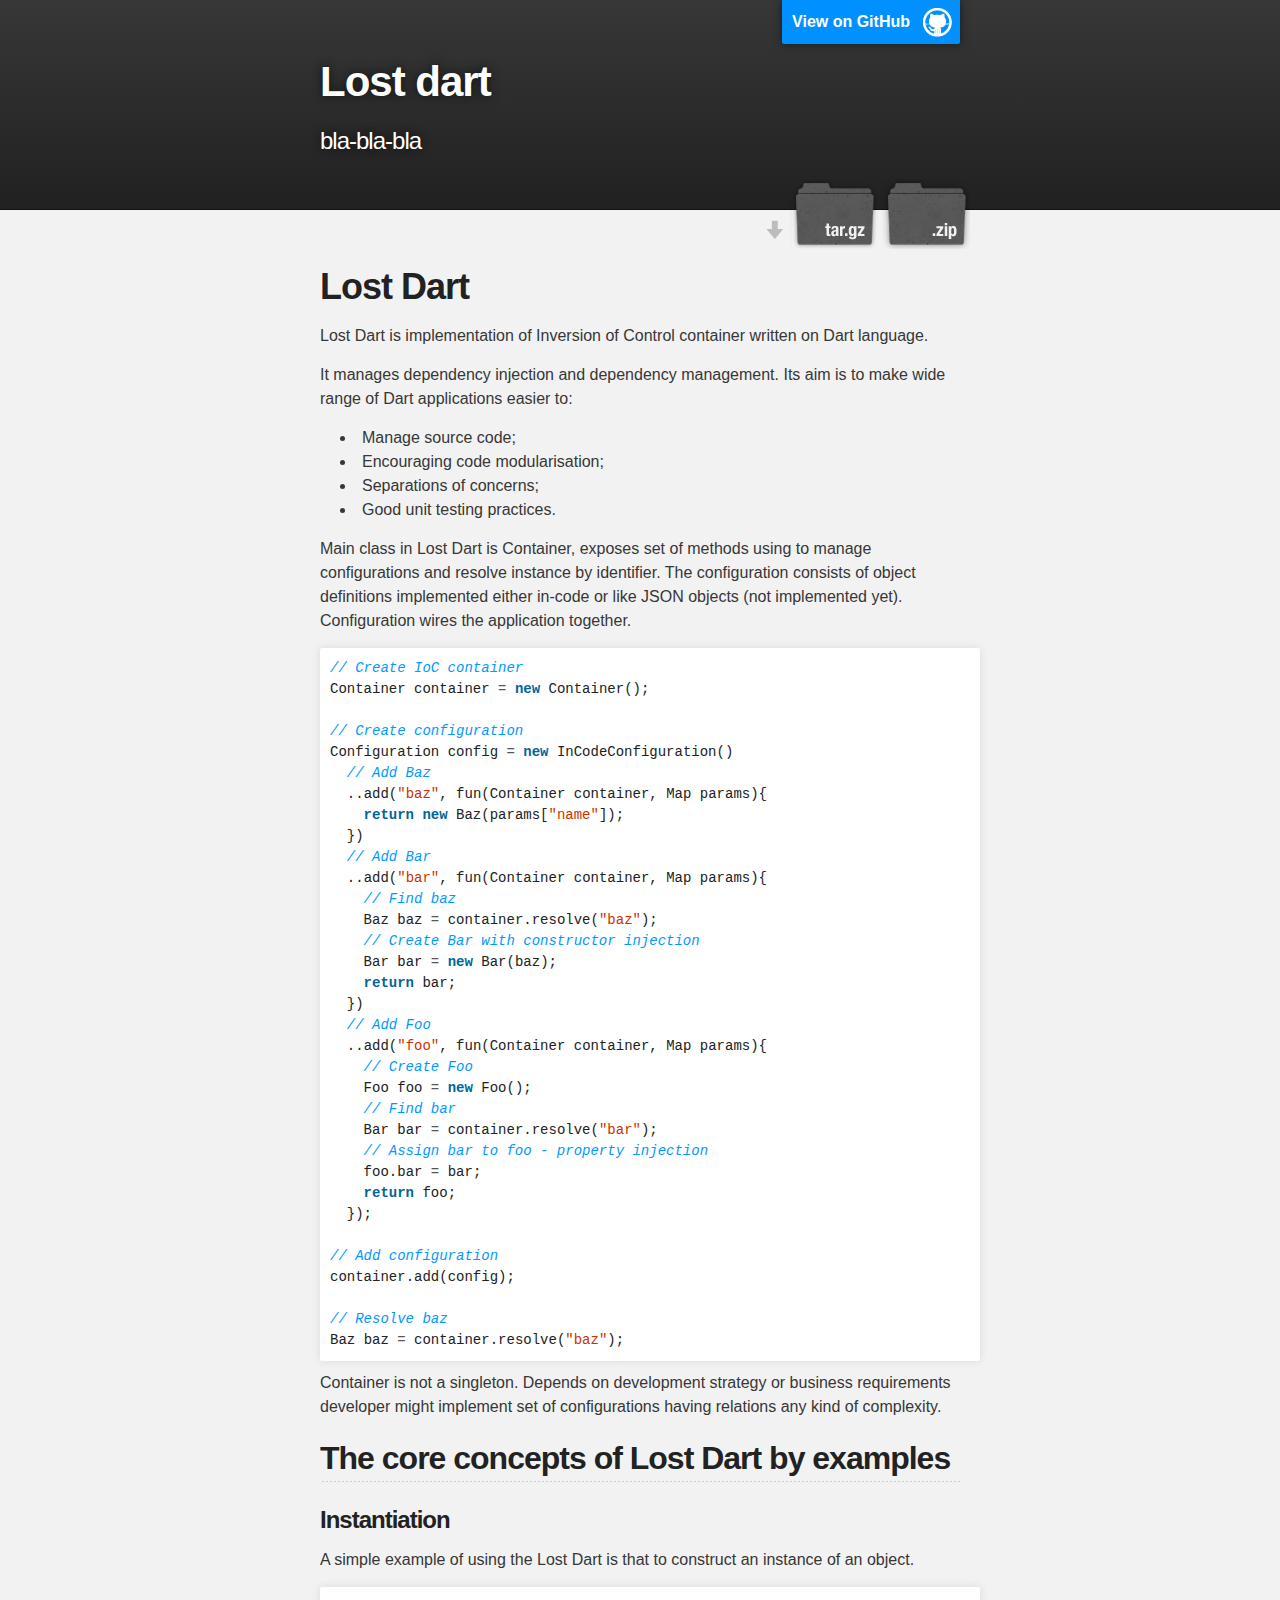
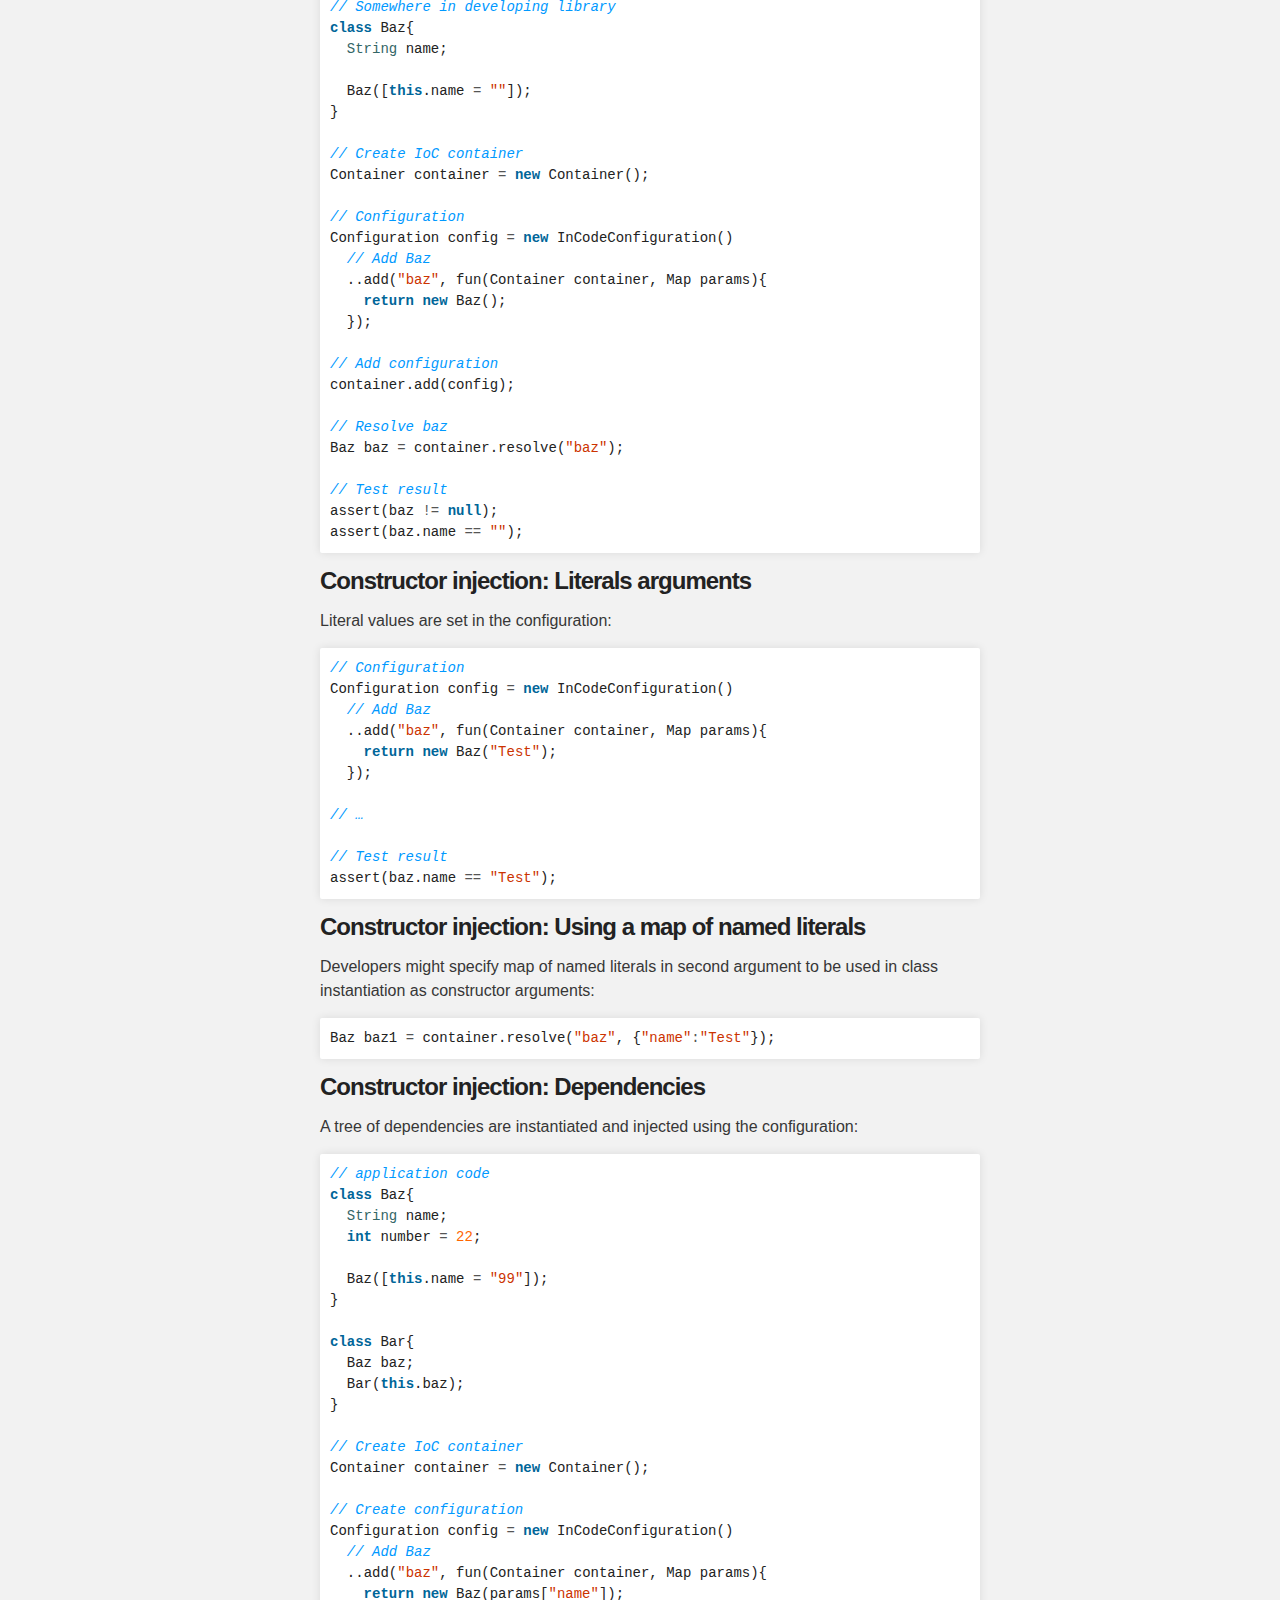
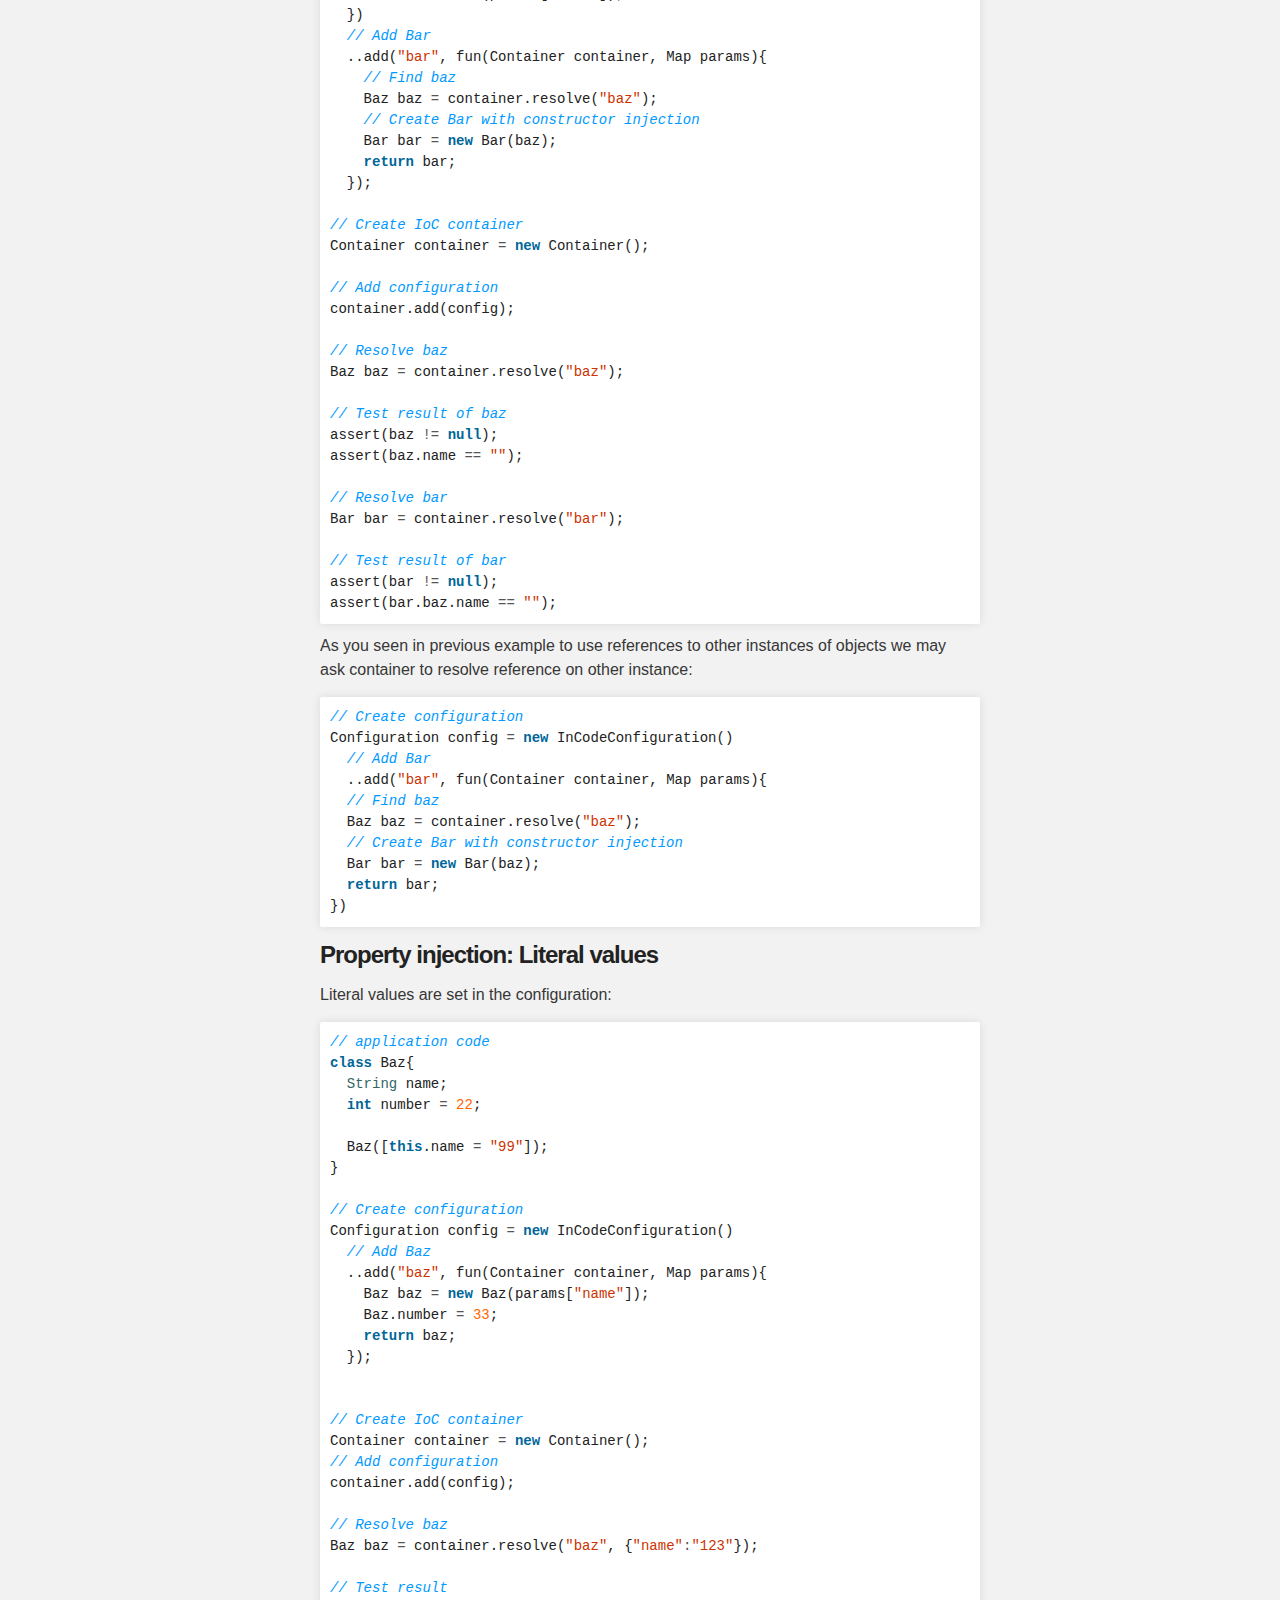
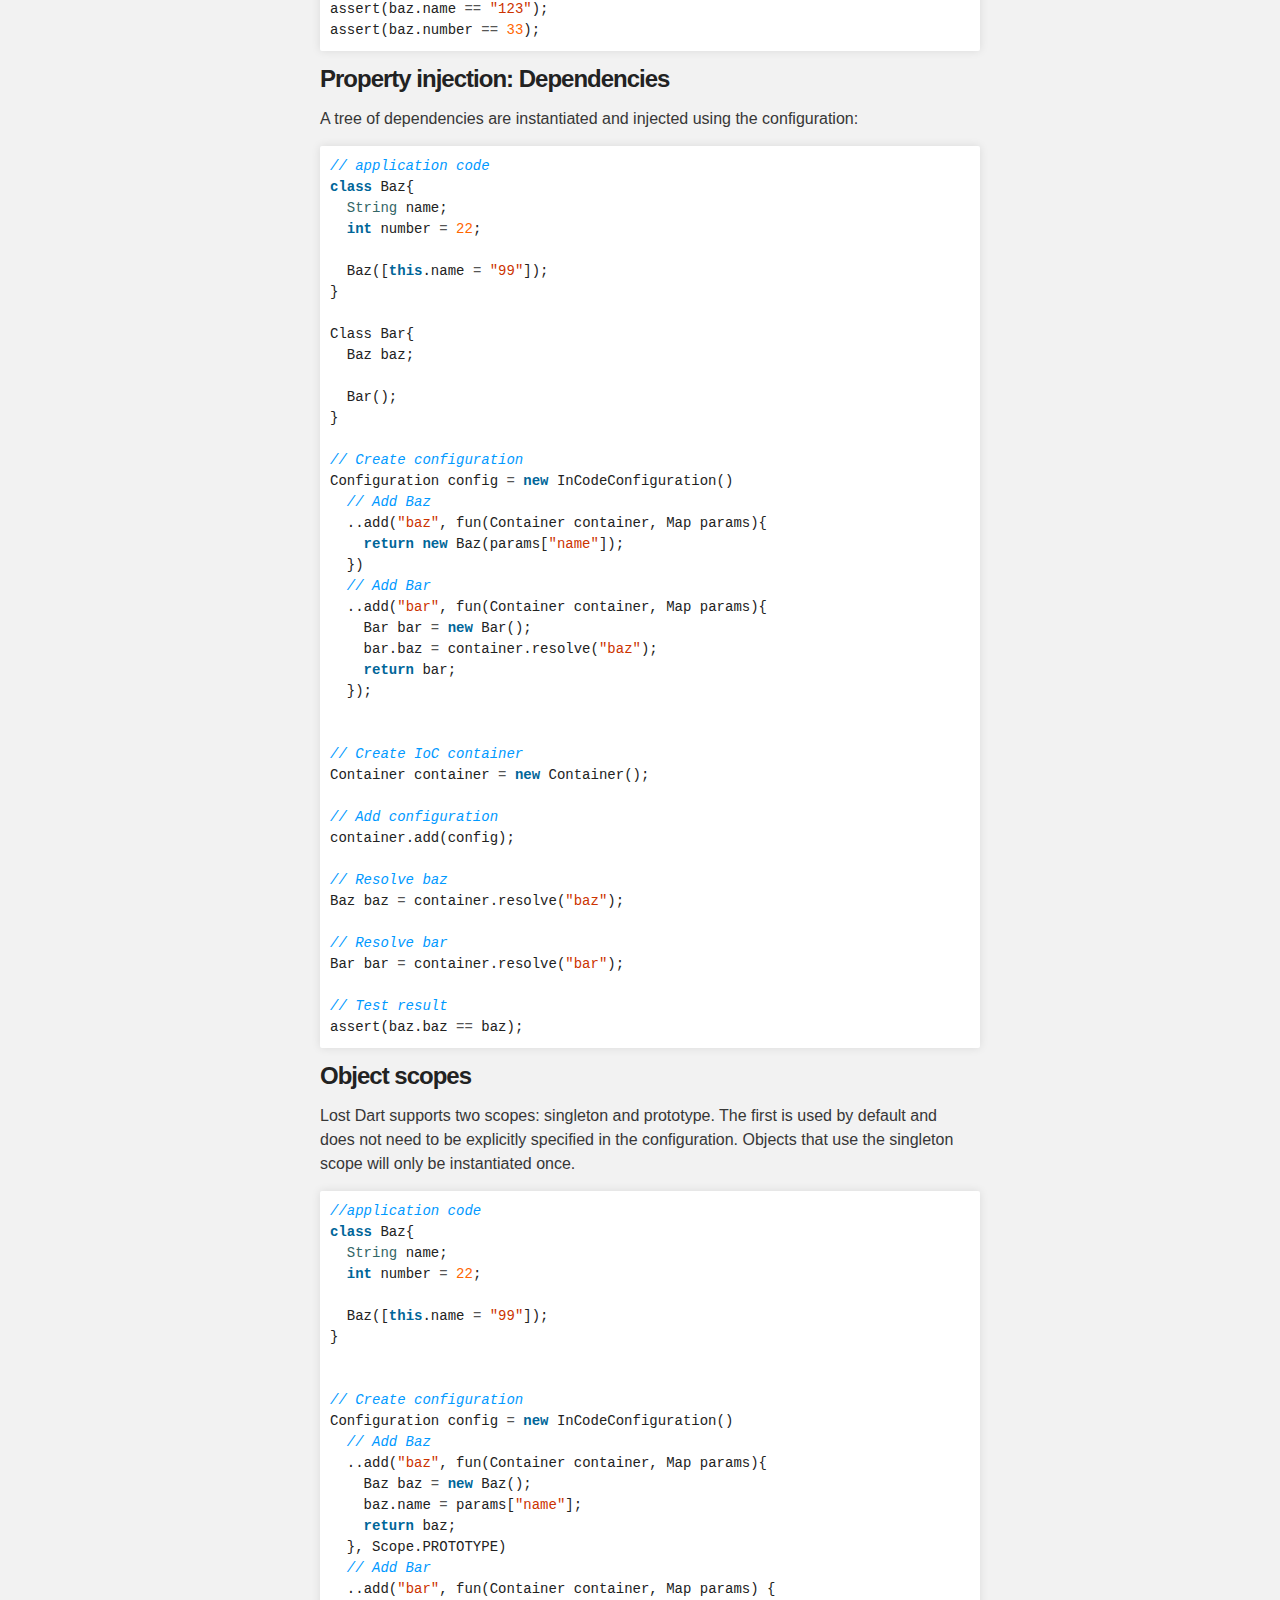
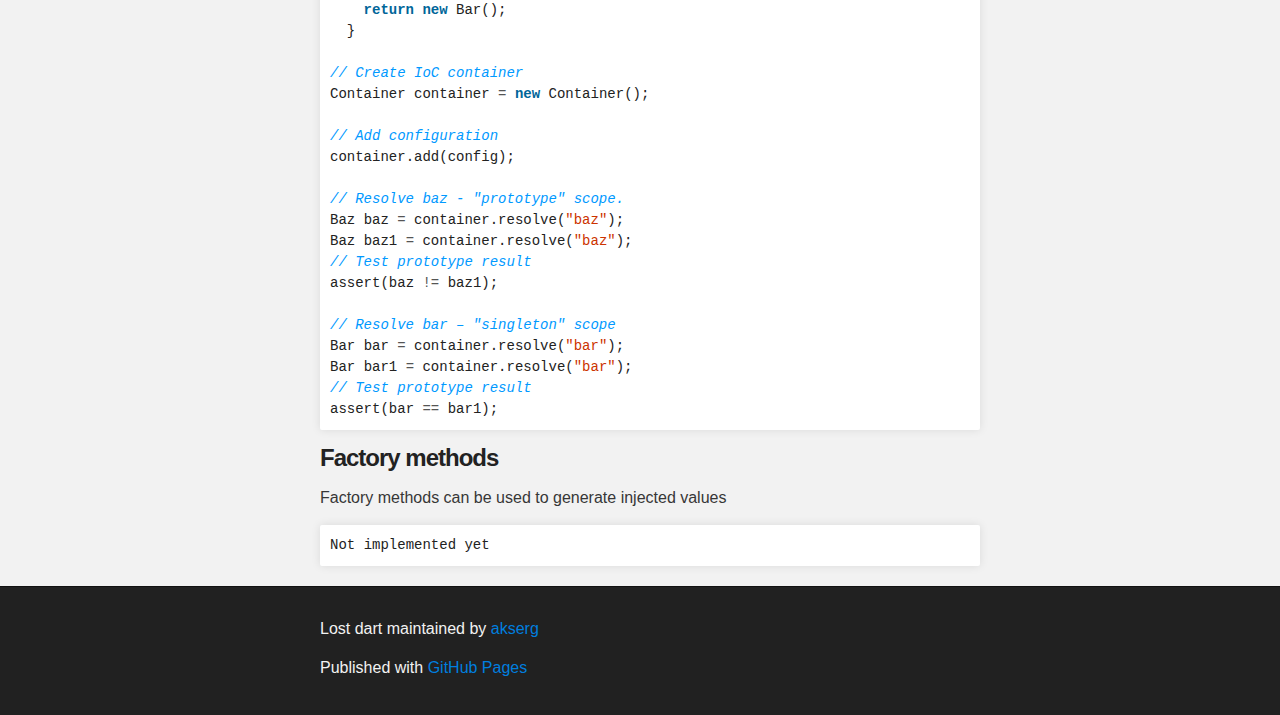
==== index.html @ 546ae303 "Create gh-pages branch via GitHub" ====
<!DOCTYPE html>
<html>

  <head>
    <meta charset='utf-8' />
    <meta http-equiv="X-UA-Compatible" content="chrome=1" />
    <meta name="description" content="Lost dart : bla-bla-bla" />

    <link rel="stylesheet" type="text/css" media="screen" href="stylesheets/stylesheet.css">

    <title>Lost dart</title>
  </head>

  <body>

    <!-- HEADER -->
    <div id="header_wrap" class="outer">
        <header class="inner">
          <a id="forkme_banner" href="https://github.com/akserg/lost_dart">View on GitHub</a>

          <h1 id="project_title">Lost dart</h1>
          <h2 id="project_tagline">bla-bla-bla</h2>

            <section id="downloads">
              <a class="zip_download_link" href="https://github.com/akserg/lost_dart/zipball/master">Download this project as a .zip file</a>
              <a class="tar_download_link" href="https://github.com/akserg/lost_dart/tarball/master">Download this project as a tar.gz file</a>
            </section>
        </header>
    </div>

    <!-- MAIN CONTENT -->
    <div id="main_content_wrap" class="outer">
      <section id="main_content" class="inner">
        <h1>Lost Dart</h1>

<p>Lost Dart is implementation of Inversion of Control container written on Dart language.</p>

<p>It manages dependency injection and dependency management. Its aim is to make wide range of Dart applications easier to:</p>

<ul>
<li>Manage source code;</li>
<li>Encouraging code modularisation;</li>
<li>Separations of concerns;</li>
<li>Good unit testing practices.</li>
</ul><p>Main class in Lost Dart is Container, exposes set of methods using to manage configurations and resolve instance by identifier. The configuration consists of object definitions implemented either in-code or like JSON objects (not implemented yet). Configuration wires the application together.  </p>

<div class="highlight"><pre><span class="c1">// Create IoC container</span>
<span class="nx">Container</span> <span class="nx">container</span> <span class="o">=</span> <span class="k">new</span> <span class="nx">Container</span><span class="p">();</span>

<span class="c1">// Create configuration</span>
<span class="nx">Configuration</span> <span class="nx">config</span> <span class="o">=</span> <span class="k">new</span> <span class="nx">InCodeConfiguration</span><span class="p">()</span>
  <span class="c1">// Add Baz</span>
  <span class="p">..</span><span class="nx">add</span><span class="p">(</span><span class="s2">"baz"</span><span class="p">,</span> <span class="nx">fun</span><span class="p">(</span><span class="nx">Container</span> <span class="nx">container</span><span class="p">,</span> <span class="nx">Map</span> <span class="nx">params</span><span class="p">){</span>
    <span class="k">return</span> <span class="k">new</span> <span class="nx">Baz</span><span class="p">(</span><span class="nx">params</span><span class="p">[</span><span class="s2">"name"</span><span class="p">]);</span>
  <span class="p">})</span>
  <span class="c1">// Add Bar</span>
  <span class="p">..</span><span class="nx">add</span><span class="p">(</span><span class="s2">"bar"</span><span class="p">,</span> <span class="nx">fun</span><span class="p">(</span><span class="nx">Container</span> <span class="nx">container</span><span class="p">,</span> <span class="nx">Map</span> <span class="nx">params</span><span class="p">){</span>
    <span class="c1">// Find baz</span>
    <span class="nx">Baz</span> <span class="nx">baz</span> <span class="o">=</span> <span class="nx">container</span><span class="p">.</span><span class="nx">resolve</span><span class="p">(</span><span class="s2">"baz"</span><span class="p">);</span>
    <span class="c1">// Create Bar with constructor injection</span>
    <span class="nx">Bar</span> <span class="nx">bar</span> <span class="o">=</span> <span class="k">new</span> <span class="nx">Bar</span><span class="p">(</span><span class="nx">baz</span><span class="p">);</span>
    <span class="k">return</span> <span class="nx">bar</span><span class="p">;</span>
  <span class="p">})</span>
  <span class="c1">// Add Foo</span>
  <span class="p">..</span><span class="nx">add</span><span class="p">(</span><span class="s2">"foo"</span><span class="p">,</span> <span class="nx">fun</span><span class="p">(</span><span class="nx">Container</span> <span class="nx">container</span><span class="p">,</span> <span class="nx">Map</span> <span class="nx">params</span><span class="p">){</span>
    <span class="c1">// Create Foo</span>
    <span class="nx">Foo</span> <span class="nx">foo</span> <span class="o">=</span> <span class="k">new</span> <span class="nx">Foo</span><span class="p">();</span>
    <span class="c1">// Find bar</span>
    <span class="nx">Bar</span> <span class="nx">bar</span> <span class="o">=</span> <span class="nx">container</span><span class="p">.</span><span class="nx">resolve</span><span class="p">(</span><span class="s2">"bar"</span><span class="p">);</span>
    <span class="c1">// Assign bar to foo - property injection</span>
    <span class="nx">foo</span><span class="p">.</span><span class="nx">bar</span> <span class="o">=</span> <span class="nx">bar</span><span class="p">;</span>
    <span class="k">return</span> <span class="nx">foo</span><span class="p">;</span>
  <span class="p">});</span>

<span class="c1">// Add configuration</span>
<span class="nx">container</span><span class="p">.</span><span class="nx">add</span><span class="p">(</span><span class="nx">config</span><span class="p">);</span>

<span class="c1">// Resolve baz</span>
<span class="nx">Baz</span> <span class="nx">baz</span> <span class="o">=</span> <span class="nx">container</span><span class="p">.</span><span class="nx">resolve</span><span class="p">(</span><span class="s2">"baz"</span><span class="p">);</span>
</pre></div>

<p>Container is not a singleton. Depends on development strategy or business requirements developer might implement set of configurations having relations any kind of complexity.</p>

<h2>The core concepts of Lost Dart by examples</h2>

<h3>Instantiation</h3>

<p>A simple example of using the Lost Dart is that to construct an instance of an object. </p>

<div class="highlight"><pre><span class="c1">// Somewhere in developing library</span>
<span class="kr">class</span> <span class="nx">Baz</span><span class="p">{</span>
  <span class="nb">String</span> <span class="nx">name</span><span class="p">;</span>

  <span class="nx">Baz</span><span class="p">([</span><span class="k">this</span><span class="p">.</span><span class="nx">name</span> <span class="o">=</span> <span class="s2">""</span><span class="p">]);</span>
<span class="p">}</span>

<span class="c1">// Create IoC container</span>
<span class="nx">Container</span> <span class="nx">container</span> <span class="o">=</span> <span class="k">new</span> <span class="nx">Container</span><span class="p">();</span>

<span class="c1">// Configuration</span>
<span class="nx">Configuration</span> <span class="nx">config</span> <span class="o">=</span> <span class="k">new</span> <span class="nx">InCodeConfiguration</span><span class="p">()</span>
  <span class="c1">// Add Baz</span>
  <span class="p">..</span><span class="nx">add</span><span class="p">(</span><span class="s2">"baz"</span><span class="p">,</span> <span class="nx">fun</span><span class="p">(</span><span class="nx">Container</span> <span class="nx">container</span><span class="p">,</span> <span class="nx">Map</span> <span class="nx">params</span><span class="p">){</span>
    <span class="k">return</span> <span class="k">new</span> <span class="nx">Baz</span><span class="p">();</span>
  <span class="p">});</span>

<span class="c1">// Add configuration</span>
<span class="nx">container</span><span class="p">.</span><span class="nx">add</span><span class="p">(</span><span class="nx">config</span><span class="p">);</span>

<span class="c1">// Resolve baz</span>
<span class="nx">Baz</span> <span class="nx">baz</span> <span class="o">=</span> <span class="nx">container</span><span class="p">.</span><span class="nx">resolve</span><span class="p">(</span><span class="s2">"baz"</span><span class="p">);</span>

<span class="c1">// Test result</span>
<span class="nx">assert</span><span class="p">(</span><span class="nx">baz</span> <span class="o">!=</span> <span class="kc">null</span><span class="p">);</span>
<span class="nx">assert</span><span class="p">(</span><span class="nx">baz</span><span class="p">.</span><span class="nx">name</span> <span class="o">==</span> <span class="s2">""</span><span class="p">);</span>
</pre></div>

<h3>Constructor injection: Literals arguments</h3>

<p>Literal values are set in the configuration:</p>

<div class="highlight"><pre><span class="c1">// Configuration</span>
<span class="nx">Configuration</span> <span class="nx">config</span> <span class="o">=</span> <span class="k">new</span> <span class="nx">InCodeConfiguration</span><span class="p">()</span>
  <span class="c1">// Add Baz</span>
  <span class="p">..</span><span class="nx">add</span><span class="p">(</span><span class="s2">"baz"</span><span class="p">,</span> <span class="nx">fun</span><span class="p">(</span><span class="nx">Container</span> <span class="nx">container</span><span class="p">,</span> <span class="nx">Map</span> <span class="nx">params</span><span class="p">){</span>
    <span class="k">return</span> <span class="k">new</span> <span class="nx">Baz</span><span class="p">(</span><span class="s2">"Test"</span><span class="p">);</span>
  <span class="p">});</span>

<span class="c1">// …</span>

<span class="c1">// Test result</span>
<span class="nx">assert</span><span class="p">(</span><span class="nx">baz</span><span class="p">.</span><span class="nx">name</span> <span class="o">==</span> <span class="s2">"Test"</span><span class="p">);</span>
</pre></div>

<h3>Constructor injection: Using a map of named literals</h3>

<p>Developers might specify map of named literals in second argument to be used in class instantiation as constructor arguments: </p>

<div class="highlight"><pre><span class="nx">Baz</span> <span class="nx">baz1</span> <span class="o">=</span> <span class="nx">container</span><span class="p">.</span><span class="nx">resolve</span><span class="p">(</span><span class="s2">"baz"</span><span class="p">,</span> <span class="p">{</span><span class="s2">"name"</span><span class="o">:</span><span class="s2">"Test"</span><span class="p">});</span>
</pre></div>

<h3>Constructor injection: Dependencies</h3>

<p>A tree of dependencies are instantiated and injected using the configuration:</p>

<div class="highlight"><pre><span class="c1">// application code</span>
<span class="kr">class</span> <span class="nx">Baz</span><span class="p">{</span>
  <span class="nb">String</span> <span class="nx">name</span><span class="p">;</span>
  <span class="kr">int</span> <span class="nx">number</span> <span class="o">=</span> <span class="mi">22</span><span class="p">;</span>

  <span class="nx">Baz</span><span class="p">([</span><span class="k">this</span><span class="p">.</span><span class="nx">name</span> <span class="o">=</span> <span class="s2">"99"</span><span class="p">]);</span>
<span class="p">}</span>

<span class="kr">class</span> <span class="nx">Bar</span><span class="p">{</span>
  <span class="nx">Baz</span> <span class="nx">baz</span><span class="p">;</span>
  <span class="nx">Bar</span><span class="p">(</span><span class="k">this</span><span class="p">.</span><span class="nx">baz</span><span class="p">);</span>
<span class="p">}</span>

<span class="c1">// Create IoC container</span>
<span class="nx">Container</span> <span class="nx">container</span> <span class="o">=</span> <span class="k">new</span> <span class="nx">Container</span><span class="p">();</span>

<span class="c1">// Create configuration</span>
<span class="nx">Configuration</span> <span class="nx">config</span> <span class="o">=</span> <span class="k">new</span> <span class="nx">InCodeConfiguration</span><span class="p">()</span>
  <span class="c1">// Add Baz</span>
  <span class="p">..</span><span class="nx">add</span><span class="p">(</span><span class="s2">"baz"</span><span class="p">,</span> <span class="nx">fun</span><span class="p">(</span><span class="nx">Container</span> <span class="nx">container</span><span class="p">,</span> <span class="nx">Map</span> <span class="nx">params</span><span class="p">){</span>
    <span class="k">return</span> <span class="k">new</span> <span class="nx">Baz</span><span class="p">(</span><span class="nx">params</span><span class="p">[</span><span class="s2">"name"</span><span class="p">]);</span>
  <span class="p">})</span>
  <span class="c1">// Add Bar</span>
  <span class="p">..</span><span class="nx">add</span><span class="p">(</span><span class="s2">"bar"</span><span class="p">,</span> <span class="nx">fun</span><span class="p">(</span><span class="nx">Container</span> <span class="nx">container</span><span class="p">,</span> <span class="nx">Map</span> <span class="nx">params</span><span class="p">){</span>
    <span class="c1">// Find baz</span>
    <span class="nx">Baz</span> <span class="nx">baz</span> <span class="o">=</span> <span class="nx">container</span><span class="p">.</span><span class="nx">resolve</span><span class="p">(</span><span class="s2">"baz"</span><span class="p">);</span>
    <span class="c1">// Create Bar with constructor injection</span>
    <span class="nx">Bar</span> <span class="nx">bar</span> <span class="o">=</span> <span class="k">new</span> <span class="nx">Bar</span><span class="p">(</span><span class="nx">baz</span><span class="p">);</span>
    <span class="k">return</span> <span class="nx">bar</span><span class="p">;</span>
  <span class="p">});</span>

<span class="c1">// Create IoC container</span>
<span class="nx">Container</span> <span class="nx">container</span> <span class="o">=</span> <span class="k">new</span> <span class="nx">Container</span><span class="p">();</span>

<span class="c1">// Add configuration</span>
<span class="nx">container</span><span class="p">.</span><span class="nx">add</span><span class="p">(</span><span class="nx">config</span><span class="p">);</span>

<span class="c1">// Resolve baz</span>
<span class="nx">Baz</span> <span class="nx">baz</span> <span class="o">=</span> <span class="nx">container</span><span class="p">.</span><span class="nx">resolve</span><span class="p">(</span><span class="s2">"baz"</span><span class="p">);</span>

<span class="c1">// Test result of baz</span>
<span class="nx">assert</span><span class="p">(</span><span class="nx">baz</span> <span class="o">!=</span> <span class="kc">null</span><span class="p">);</span>
<span class="nx">assert</span><span class="p">(</span><span class="nx">baz</span><span class="p">.</span><span class="nx">name</span> <span class="o">==</span> <span class="s2">""</span><span class="p">);</span>

<span class="c1">// Resolve bar</span>
<span class="nx">Bar</span> <span class="nx">bar</span> <span class="o">=</span> <span class="nx">container</span><span class="p">.</span><span class="nx">resolve</span><span class="p">(</span><span class="s2">"bar"</span><span class="p">);</span>

<span class="c1">// Test result of bar</span>
<span class="nx">assert</span><span class="p">(</span><span class="nx">bar</span> <span class="o">!=</span> <span class="kc">null</span><span class="p">);</span>
<span class="nx">assert</span><span class="p">(</span><span class="nx">bar</span><span class="p">.</span><span class="nx">baz</span><span class="p">.</span><span class="nx">name</span> <span class="o">==</span> <span class="s2">""</span><span class="p">);</span>
</pre></div>

<p>As you seen in previous example to use references to other instances of objects we may ask container to resolve reference on other instance:</p>

<div class="highlight"><pre><span class="c1">// Create configuration</span>
<span class="nx">Configuration</span> <span class="nx">config</span> <span class="o">=</span> <span class="k">new</span> <span class="nx">InCodeConfiguration</span><span class="p">()</span>
  <span class="c1">// Add Bar</span>
  <span class="p">..</span><span class="nx">add</span><span class="p">(</span><span class="s2">"bar"</span><span class="p">,</span> <span class="nx">fun</span><span class="p">(</span><span class="nx">Container</span> <span class="nx">container</span><span class="p">,</span> <span class="nx">Map</span> <span class="nx">params</span><span class="p">){</span>
  <span class="c1">// Find baz</span>
  <span class="nx">Baz</span> <span class="nx">baz</span> <span class="o">=</span> <span class="nx">container</span><span class="p">.</span><span class="nx">resolve</span><span class="p">(</span><span class="s2">"baz"</span><span class="p">);</span>
  <span class="c1">// Create Bar with constructor injection</span>
  <span class="nx">Bar</span> <span class="nx">bar</span> <span class="o">=</span> <span class="k">new</span> <span class="nx">Bar</span><span class="p">(</span><span class="nx">baz</span><span class="p">);</span>
  <span class="k">return</span> <span class="nx">bar</span><span class="p">;</span>
<span class="p">})</span>
</pre></div>

<h3>Property injection: Literal values</h3>

<p>Literal values are set in the configuration:</p>

<div class="highlight"><pre><span class="c1">// application code</span>
<span class="kr">class</span> <span class="nx">Baz</span><span class="p">{</span>
  <span class="nb">String</span> <span class="nx">name</span><span class="p">;</span>
  <span class="kr">int</span> <span class="nx">number</span> <span class="o">=</span> <span class="mi">22</span><span class="p">;</span>

  <span class="nx">Baz</span><span class="p">([</span><span class="k">this</span><span class="p">.</span><span class="nx">name</span> <span class="o">=</span> <span class="s2">"99"</span><span class="p">]);</span>
<span class="p">}</span>

<span class="c1">// Create configuration</span>
<span class="nx">Configuration</span> <span class="nx">config</span> <span class="o">=</span> <span class="k">new</span> <span class="nx">InCodeConfiguration</span><span class="p">()</span>
  <span class="c1">// Add Baz</span>
  <span class="p">..</span><span class="nx">add</span><span class="p">(</span><span class="s2">"baz"</span><span class="p">,</span> <span class="nx">fun</span><span class="p">(</span><span class="nx">Container</span> <span class="nx">container</span><span class="p">,</span> <span class="nx">Map</span> <span class="nx">params</span><span class="p">){</span>
    <span class="nx">Baz</span> <span class="nx">baz</span> <span class="o">=</span> <span class="k">new</span> <span class="nx">Baz</span><span class="p">(</span><span class="nx">params</span><span class="p">[</span><span class="s2">"name"</span><span class="p">]);</span>
    <span class="nx">Baz</span><span class="p">.</span><span class="nx">number</span> <span class="o">=</span> <span class="mi">33</span><span class="p">;</span>
    <span class="k">return</span> <span class="nx">baz</span><span class="p">;</span>
  <span class="p">});</span>


<span class="c1">// Create IoC container</span>
<span class="nx">Container</span> <span class="nx">container</span> <span class="o">=</span> <span class="k">new</span> <span class="nx">Container</span><span class="p">();</span>
<span class="c1">// Add configuration</span>
<span class="nx">container</span><span class="p">.</span><span class="nx">add</span><span class="p">(</span><span class="nx">config</span><span class="p">);</span>

<span class="c1">// Resolve baz</span>
<span class="nx">Baz</span> <span class="nx">baz</span> <span class="o">=</span> <span class="nx">container</span><span class="p">.</span><span class="nx">resolve</span><span class="p">(</span><span class="s2">"baz"</span><span class="p">,</span> <span class="p">{</span><span class="s2">"name"</span><span class="o">:</span><span class="s2">"123"</span><span class="p">});</span>

<span class="c1">// Test result</span>
<span class="nx">assert</span><span class="p">(</span><span class="nx">baz</span><span class="p">.</span><span class="nx">name</span> <span class="o">==</span> <span class="s2">"123"</span><span class="p">);</span>
<span class="nx">assert</span><span class="p">(</span><span class="nx">baz</span><span class="p">.</span><span class="nx">number</span> <span class="o">==</span> <span class="mi">33</span><span class="p">);</span>
</pre></div>

<h3>Property injection: Dependencies</h3>

<p>A tree of dependencies are instantiated and injected using the configuration:</p>

<div class="highlight"><pre><span class="c1">// application code</span>
<span class="kr">class</span> <span class="nx">Baz</span><span class="p">{</span>
  <span class="nb">String</span> <span class="nx">name</span><span class="p">;</span>
  <span class="kr">int</span> <span class="nx">number</span> <span class="o">=</span> <span class="mi">22</span><span class="p">;</span>

  <span class="nx">Baz</span><span class="p">([</span><span class="k">this</span><span class="p">.</span><span class="nx">name</span> <span class="o">=</span> <span class="s2">"99"</span><span class="p">]);</span>
<span class="p">}</span>

<span class="nx">Class</span> <span class="nx">Bar</span><span class="p">{</span>
  <span class="nx">Baz</span> <span class="nx">baz</span><span class="p">;</span>

  <span class="nx">Bar</span><span class="p">();</span>
<span class="p">}</span>

<span class="c1">// Create configuration</span>
<span class="nx">Configuration</span> <span class="nx">config</span> <span class="o">=</span> <span class="k">new</span> <span class="nx">InCodeConfiguration</span><span class="p">()</span>
  <span class="c1">// Add Baz</span>
  <span class="p">..</span><span class="nx">add</span><span class="p">(</span><span class="s2">"baz"</span><span class="p">,</span> <span class="nx">fun</span><span class="p">(</span><span class="nx">Container</span> <span class="nx">container</span><span class="p">,</span> <span class="nx">Map</span> <span class="nx">params</span><span class="p">){</span>
    <span class="k">return</span> <span class="k">new</span> <span class="nx">Baz</span><span class="p">(</span><span class="nx">params</span><span class="p">[</span><span class="s2">"name"</span><span class="p">]);</span>
  <span class="p">})</span>
  <span class="c1">// Add Bar</span>
  <span class="p">..</span><span class="nx">add</span><span class="p">(</span><span class="s2">"bar"</span><span class="p">,</span> <span class="nx">fun</span><span class="p">(</span><span class="nx">Container</span> <span class="nx">container</span><span class="p">,</span> <span class="nx">Map</span> <span class="nx">params</span><span class="p">){</span>
    <span class="nx">Bar</span> <span class="nx">bar</span> <span class="o">=</span> <span class="k">new</span> <span class="nx">Bar</span><span class="p">();</span>
    <span class="nx">bar</span><span class="p">.</span><span class="nx">baz</span> <span class="o">=</span> <span class="nx">container</span><span class="p">.</span><span class="nx">resolve</span><span class="p">(</span><span class="s2">"baz"</span><span class="p">);</span>
    <span class="k">return</span> <span class="nx">bar</span><span class="p">;</span>
  <span class="p">});</span>


<span class="c1">// Create IoC container</span>
<span class="nx">Container</span> <span class="nx">container</span> <span class="o">=</span> <span class="k">new</span> <span class="nx">Container</span><span class="p">();</span>

<span class="c1">// Add configuration</span>
<span class="nx">container</span><span class="p">.</span><span class="nx">add</span><span class="p">(</span><span class="nx">config</span><span class="p">);</span>

<span class="c1">// Resolve baz</span>
<span class="nx">Baz</span> <span class="nx">baz</span> <span class="o">=</span> <span class="nx">container</span><span class="p">.</span><span class="nx">resolve</span><span class="p">(</span><span class="s2">"baz"</span><span class="p">);</span>

<span class="c1">// Resolve bar</span>
<span class="nx">Bar</span> <span class="nx">bar</span> <span class="o">=</span> <span class="nx">container</span><span class="p">.</span><span class="nx">resolve</span><span class="p">(</span><span class="s2">"bar"</span><span class="p">);</span>

<span class="c1">// Test result</span>
<span class="nx">assert</span><span class="p">(</span><span class="nx">baz</span><span class="p">.</span><span class="nx">baz</span> <span class="o">==</span> <span class="nx">baz</span><span class="p">);</span>
</pre></div>

<h3>Object scopes</h3>

<p>Lost Dart supports two scopes: singleton and prototype. The first is used by default and does not need to be explicitly specified in the configuration. Objects that use the singleton scope will only be instantiated once.</p>

<div class="highlight"><pre><span class="c1">//application code</span>
<span class="kr">class</span> <span class="nx">Baz</span><span class="p">{</span>
  <span class="nb">String</span> <span class="nx">name</span><span class="p">;</span>
  <span class="kr">int</span> <span class="nx">number</span> <span class="o">=</span> <span class="mi">22</span><span class="p">;</span>

  <span class="nx">Baz</span><span class="p">([</span><span class="k">this</span><span class="p">.</span><span class="nx">name</span> <span class="o">=</span> <span class="s2">"99"</span><span class="p">]);</span>
<span class="p">}</span>


<span class="c1">// Create configuration</span>
<span class="nx">Configuration</span> <span class="nx">config</span> <span class="o">=</span> <span class="k">new</span> <span class="nx">InCodeConfiguration</span><span class="p">()</span>
  <span class="c1">// Add Baz</span>
  <span class="p">..</span><span class="nx">add</span><span class="p">(</span><span class="s2">"baz"</span><span class="p">,</span> <span class="nx">fun</span><span class="p">(</span><span class="nx">Container</span> <span class="nx">container</span><span class="p">,</span> <span class="nx">Map</span> <span class="nx">params</span><span class="p">){</span>
    <span class="nx">Baz</span> <span class="nx">baz</span> <span class="o">=</span> <span class="k">new</span> <span class="nx">Baz</span><span class="p">();</span>
    <span class="nx">baz</span><span class="p">.</span><span class="nx">name</span> <span class="o">=</span> <span class="nx">params</span><span class="p">[</span><span class="s2">"name"</span><span class="p">];</span>
    <span class="k">return</span> <span class="nx">baz</span><span class="p">;</span>
  <span class="p">},</span> <span class="nx">Scope</span><span class="p">.</span><span class="nx">PROTOTYPE</span><span class="p">)</span>
  <span class="c1">// Add Bar</span>
  <span class="p">..</span><span class="nx">add</span><span class="p">(</span><span class="s2">"bar"</span><span class="p">,</span> <span class="nx">fun</span><span class="p">(</span><span class="nx">Container</span> <span class="nx">container</span><span class="p">,</span> <span class="nx">Map</span> <span class="nx">params</span><span class="p">)</span> <span class="p">{</span>
    <span class="k">return</span> <span class="k">new</span> <span class="nx">Bar</span><span class="p">();</span>
  <span class="p">}</span>

<span class="c1">// Create IoC container</span>
<span class="nx">Container</span> <span class="nx">container</span> <span class="o">=</span> <span class="k">new</span> <span class="nx">Container</span><span class="p">();</span>

<span class="c1">// Add configuration</span>
<span class="nx">container</span><span class="p">.</span><span class="nx">add</span><span class="p">(</span><span class="nx">config</span><span class="p">);</span>

<span class="c1">// Resolve baz - "prototype" scope.</span>
<span class="nx">Baz</span> <span class="nx">baz</span> <span class="o">=</span> <span class="nx">container</span><span class="p">.</span><span class="nx">resolve</span><span class="p">(</span><span class="s2">"baz"</span><span class="p">);</span>
<span class="nx">Baz</span> <span class="nx">baz1</span> <span class="o">=</span> <span class="nx">container</span><span class="p">.</span><span class="nx">resolve</span><span class="p">(</span><span class="s2">"baz"</span><span class="p">);</span>
<span class="c1">// Test prototype result</span>
<span class="nx">assert</span><span class="p">(</span><span class="nx">baz</span> <span class="o">!=</span> <span class="nx">baz1</span><span class="p">);</span>

<span class="c1">// Resolve bar – "singleton" scope</span>
<span class="nx">Bar</span> <span class="nx">bar</span> <span class="o">=</span> <span class="nx">container</span><span class="p">.</span><span class="nx">resolve</span><span class="p">(</span><span class="s2">"bar"</span><span class="p">);</span>
<span class="nx">Bar</span> <span class="nx">bar1</span> <span class="o">=</span> <span class="nx">container</span><span class="p">.</span><span class="nx">resolve</span><span class="p">(</span><span class="s2">"bar"</span><span class="p">);</span>
<span class="c1">// Test prototype result</span>
<span class="nx">assert</span><span class="p">(</span><span class="nx">bar</span> <span class="o">==</span> <span class="nx">bar1</span><span class="p">);</span>
</pre></div>

<h3>Factory methods</h3>

<p>Factory methods can be used to generate injected values</p>

<div class="highlight"><pre><span class="nx">Not</span> <span class="nx">implemented</span> <span class="nx">yet</span>
</pre></div>
      </section>
    </div>

    <!-- FOOTER  -->
    <div id="footer_wrap" class="outer">
      <footer class="inner">
        <p class="copyright">Lost dart maintained by <a href="https://github.com/akserg">akserg</a></p>
        <p>Published with <a href="http://pages.github.com">GitHub Pages</a></p>
      </footer>
    </div>

    

  </body>
</html>
---- stylesheets/stylesheet.css ----
/*******************************************************************************
Slate Theme for Github Pages
by Jason Costello, @jsncostello
*******************************************************************************/

@import url(pygment_trac.css);

/*******************************************************************************
MeyerWeb Reset
*******************************************************************************/

html, body, div, span, applet, object, iframe,
h1, h2, h3, h4, h5, h6, p, blockquote, pre,
a, abbr, acronym, address, big, cite, code,
del, dfn, em, img, ins, kbd, q, s, samp,
small, strike, strong, sub, sup, tt, var,
b, u, i, center,
dl, dt, dd, ol, ul, li,
fieldset, form, label, legend,
table, caption, tbody, tfoot, thead, tr, th, td,
article, aside, canvas, details, embed,
figure, figcaption, footer, header, hgroup,
menu, nav, output, ruby, section, summary,
time, mark, audio, video {
  margin: 0;
  padding: 0;
  border: 0;
  font: inherit;
  vertical-align: baseline;
}

/* HTML5 display-role reset for older browsers */
article, aside, details, figcaption, figure,
footer, header, hgroup, menu, nav, section {
  display: block;
}

ol, ul {
  list-style: none;
}

blockquote, q {
}

table {
  border-collapse: collapse;
  border-spacing: 0;
}

a:focus {
  outline: none;
}

/*******************************************************************************
Theme Styles
*******************************************************************************/

body {
  box-sizing: border-box;
  color:#373737;
  background: #212121;
  font-size: 16px;
  font-family: 'Myriad Pro', Calibri, Helvetica, Arial, sans-serif;
  line-height: 1.5;
  -webkit-font-smoothing: antialiased;
}

h1, h2, h3, h4, h5, h6 {
  margin: 10px 0;
  font-weight: 700;
  color:#222222;
  font-family: 'Lucida Grande', 'Calibri', Helvetica, Arial, sans-serif;
  letter-spacing: -1px;
}

h1 {
  font-size: 36px;
  font-weight: 700;
}

h2 {
  padding-bottom: 10px;
  font-size: 32px;
  background: url('../images/bg_hr.png') repeat-x bottom;
}

h3 {
  font-size: 24px;
}

h4 {
  font-size: 21px;
}

h5 {
  font-size: 18px;
}

h6 {
  font-size: 16px;
}

p {
  margin: 10px 0 15px 0;
}

footer p {
  color: #f2f2f2;
}

a {
  text-decoration: none;
  color: #007edf;
  text-shadow: none;

  transition: color 0.5s ease;
  transition: text-shadow 0.5s ease;
  -webkit-transition: color 0.5s ease;
  -webkit-transition: text-shadow 0.5s ease;
  -moz-transition: color 0.5s ease;
  -moz-transition: text-shadow 0.5s ease;
  -o-transition: color 0.5s ease;
  -o-transition: text-shadow 0.5s ease;
  -ms-transition: color 0.5s ease;
  -ms-transition: text-shadow 0.5s ease;
}

#main_content a:hover {
  color: #0069ba;
  text-shadow: #0090ff 0px 0px 2px;
}

footer a:hover {
  color: #43adff;
  text-shadow: #0090ff 0px 0px 2px;
}

em {
  font-style: italic;
}

strong {
  font-weight: bold;
}

img {
  position: relative;
  margin: 0 auto;
  max-width: 739px;
  padding: 5px;
  margin: 10px 0 10px 0;
  border: 1px solid #ebebeb;

  box-shadow: 0 0 5px #ebebeb;
  -webkit-box-shadow: 0 0 5px #ebebeb;
  -moz-box-shadow: 0 0 5px #ebebeb;
  -o-box-shadow: 0 0 5px #ebebeb;
  -ms-box-shadow: 0 0 5px #ebebeb;
}

pre, code {
  width: 100%;
  color: #222;
  background-color: #fff;

  font-family: Monaco, "Bitstream Vera Sans Mono", "Lucida Console", Terminal, monospace;
  font-size: 14px;

  border-radius: 2px;
  -moz-border-radius: 2px;
  -webkit-border-radius: 2px;



}

pre {
  width: 100%;
  padding: 10px;
  box-shadow: 0 0 10px rgba(0,0,0,.1);
  overflow: auto;
}

code {
  padding: 3px;
  margin: 0 3px;
  box-shadow: 0 0 10px rgba(0,0,0,.1);
}

pre code {
  display: block;
  box-shadow: none;
}

blockquote {
  color: #666;
  margin-bottom: 20px;
  padding: 0 0 0 20px;
  border-left: 3px solid #bbb;
}

ul, ol, dl {
  margin-bottom: 15px
}

ul li {
  list-style: inside;
  padding-left: 20px;
}

ol li {
  list-style: decimal inside;
  padding-left: 20px;
}

dl dt {
  font-weight: bold;
}

dl dd {
  padding-left: 20px;
  font-style: italic;
}

dl p {
  padding-left: 20px;
  font-style: italic;
}

hr {
  height: 1px;
  margin-bottom: 5px;
  border: none;
  background: url('../images/bg_hr.png') repeat-x center;
}

table {
  border: 1px solid #373737;
  margin-bottom: 20px;
  text-align: left;
 }

th {
  font-family: 'Lucida Grande', 'Helvetica Neue', Helvetica, Arial, sans-serif;
  padding: 10px;
  background: #373737;
  color: #fff;
 }

td {
  padding: 10px;
  border: 1px solid #373737;
 }

form {
  background: #f2f2f2;
  padding: 20px;
}

img {
  width: 100%;
  max-width: 100%;
}

/*******************************************************************************
Full-Width Styles
*******************************************************************************/

.outer {
  width: 100%;
}

.inner {
  position: relative;
  max-width: 640px;
  padding: 20px 10px;
  margin: 0 auto;
}

#forkme_banner {
  display: block;
  position: absolute;
  top:0;
  right: 10px;
  z-index: 10;
  padding: 10px 50px 10px 10px;
  color: #fff;
  background: url('../images/blacktocat.png') #0090ff no-repeat 95% 50%;
  font-weight: 700;
  box-shadow: 0 0 10px rgba(0,0,0,.5);
  border-bottom-left-radius: 2px;
  border-bottom-right-radius: 2px;
}

#header_wrap {
  background: #212121;
  background: -moz-linear-gradient(top, #373737, #212121);
  background: -webkit-linear-gradient(top, #373737, #212121);
  background: -ms-linear-gradient(top, #373737, #212121);
  background: -o-linear-gradient(top, #373737, #212121);
  background: linear-gradient(top, #373737, #212121);
}

#header_wrap .inner {
  padding: 50px 10px 30px 10px;
}

#project_title {
  margin: 0;
  color: #fff;
  font-size: 42px;
  font-weight: 700;
  text-shadow: #111 0px 0px 10px;
}

#project_tagline {
  color: #fff;
  font-size: 24px;
  font-weight: 300;
  background: none;
  text-shadow: #111 0px 0px 10px;
}

#downloads {
  position: absolute;
  width: 210px;
  z-index: 10;
  bottom: -40px;
  right: 0;
  height: 70px;
  background: url('../images/icon_download.png') no-repeat 0% 90%;
}

.zip_download_link {
  display: block;
  float: right;
  width: 90px;
  height:70px;
  text-indent: -5000px;
  overflow: hidden;
  background: url(../images/sprite_download.png) no-repeat bottom left;
}

.tar_download_link {
  display: block;
  float: right;
  width: 90px;
  height:70px;
  text-indent: -5000px;
  overflow: hidden;
  background: url(../images/sprite_download.png) no-repeat bottom right;
  margin-left: 10px;
}

.zip_download_link:hover {
  background: url(../images/sprite_download.png) no-repeat top left;
}

.tar_download_link:hover {
  background: url(../images/sprite_download.png) no-repeat top right;
}

#main_content_wrap {
  background: #f2f2f2;
  border-top: 1px solid #111;
  border-bottom: 1px solid #111;
}

#main_content {
  padding-top: 40px;
}

#footer_wrap {
  background: #212121;
}



/*******************************************************************************
Small Device Styles
*******************************************************************************/

@media screen and (max-width: 480px) {
  body {
    font-size:14px;
  }

  #downloads {
    display: none;
  }

  .inner {
    min-width: 320px;
    max-width: 480px;
  }

  #project_title {
  font-size: 32px;
  }

  h1 {
    font-size: 28px;
  }

  h2 {
    font-size: 24px;
  }

  h3 {
    font-size: 21px;
  }

  h4 {
    font-size: 18px;
  }

  h5 {
    font-size: 14px;
  }

  h6 {
    font-size: 12px;
  }

  code, pre {
    min-width: 320px;
    max-width: 480px;
    font-size: 11px;
  }

}
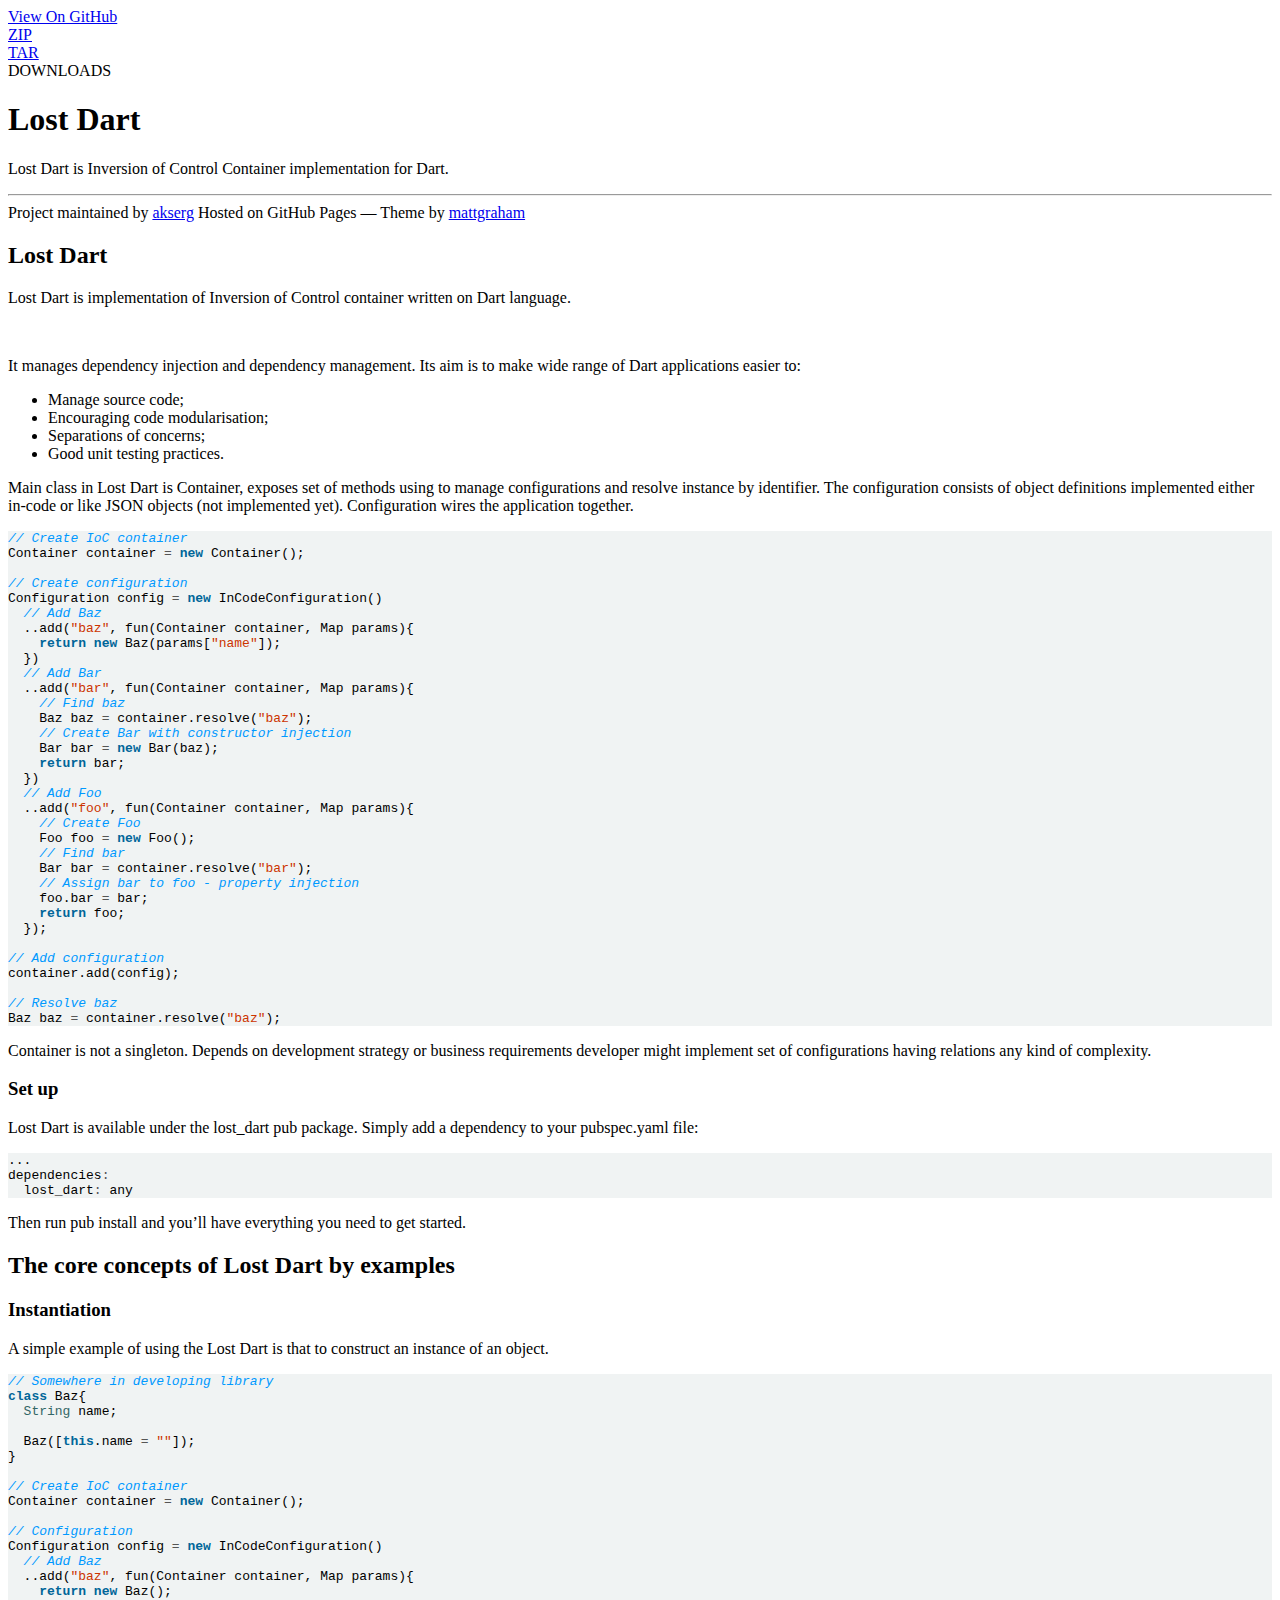
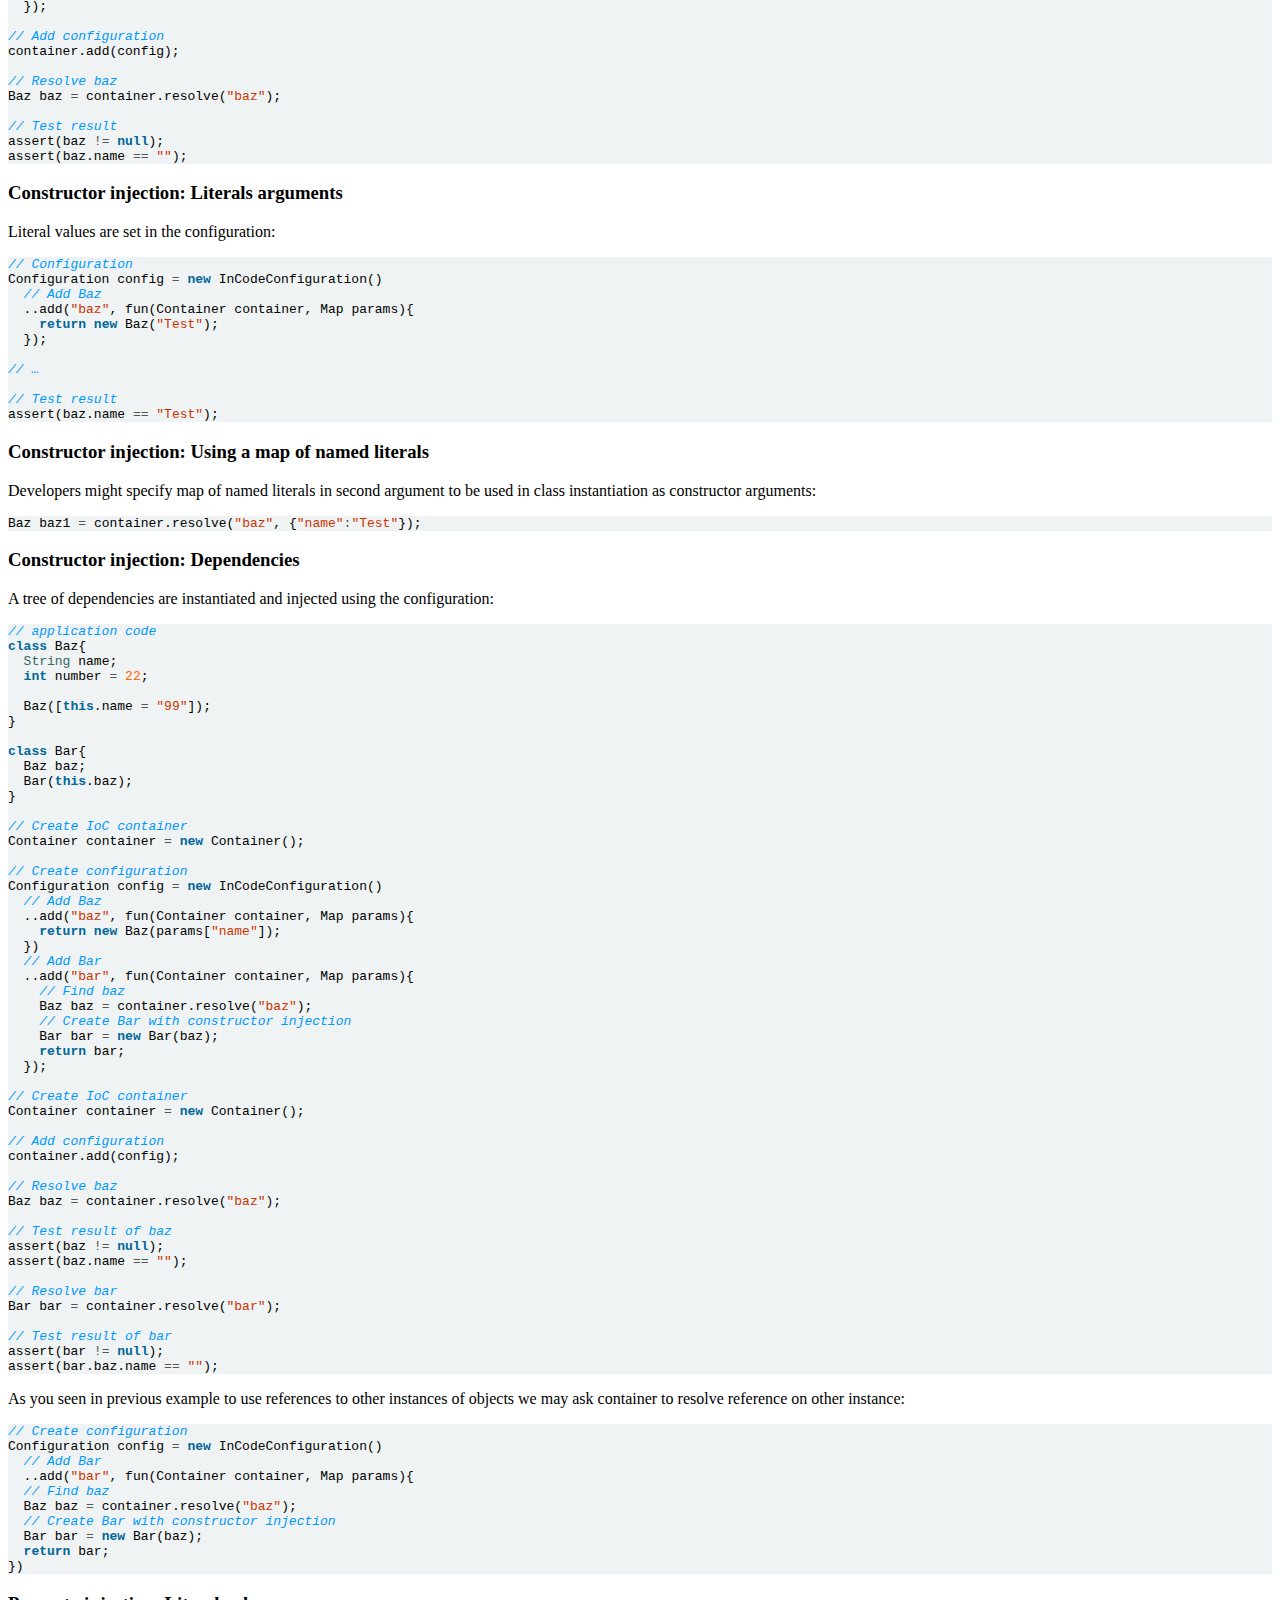
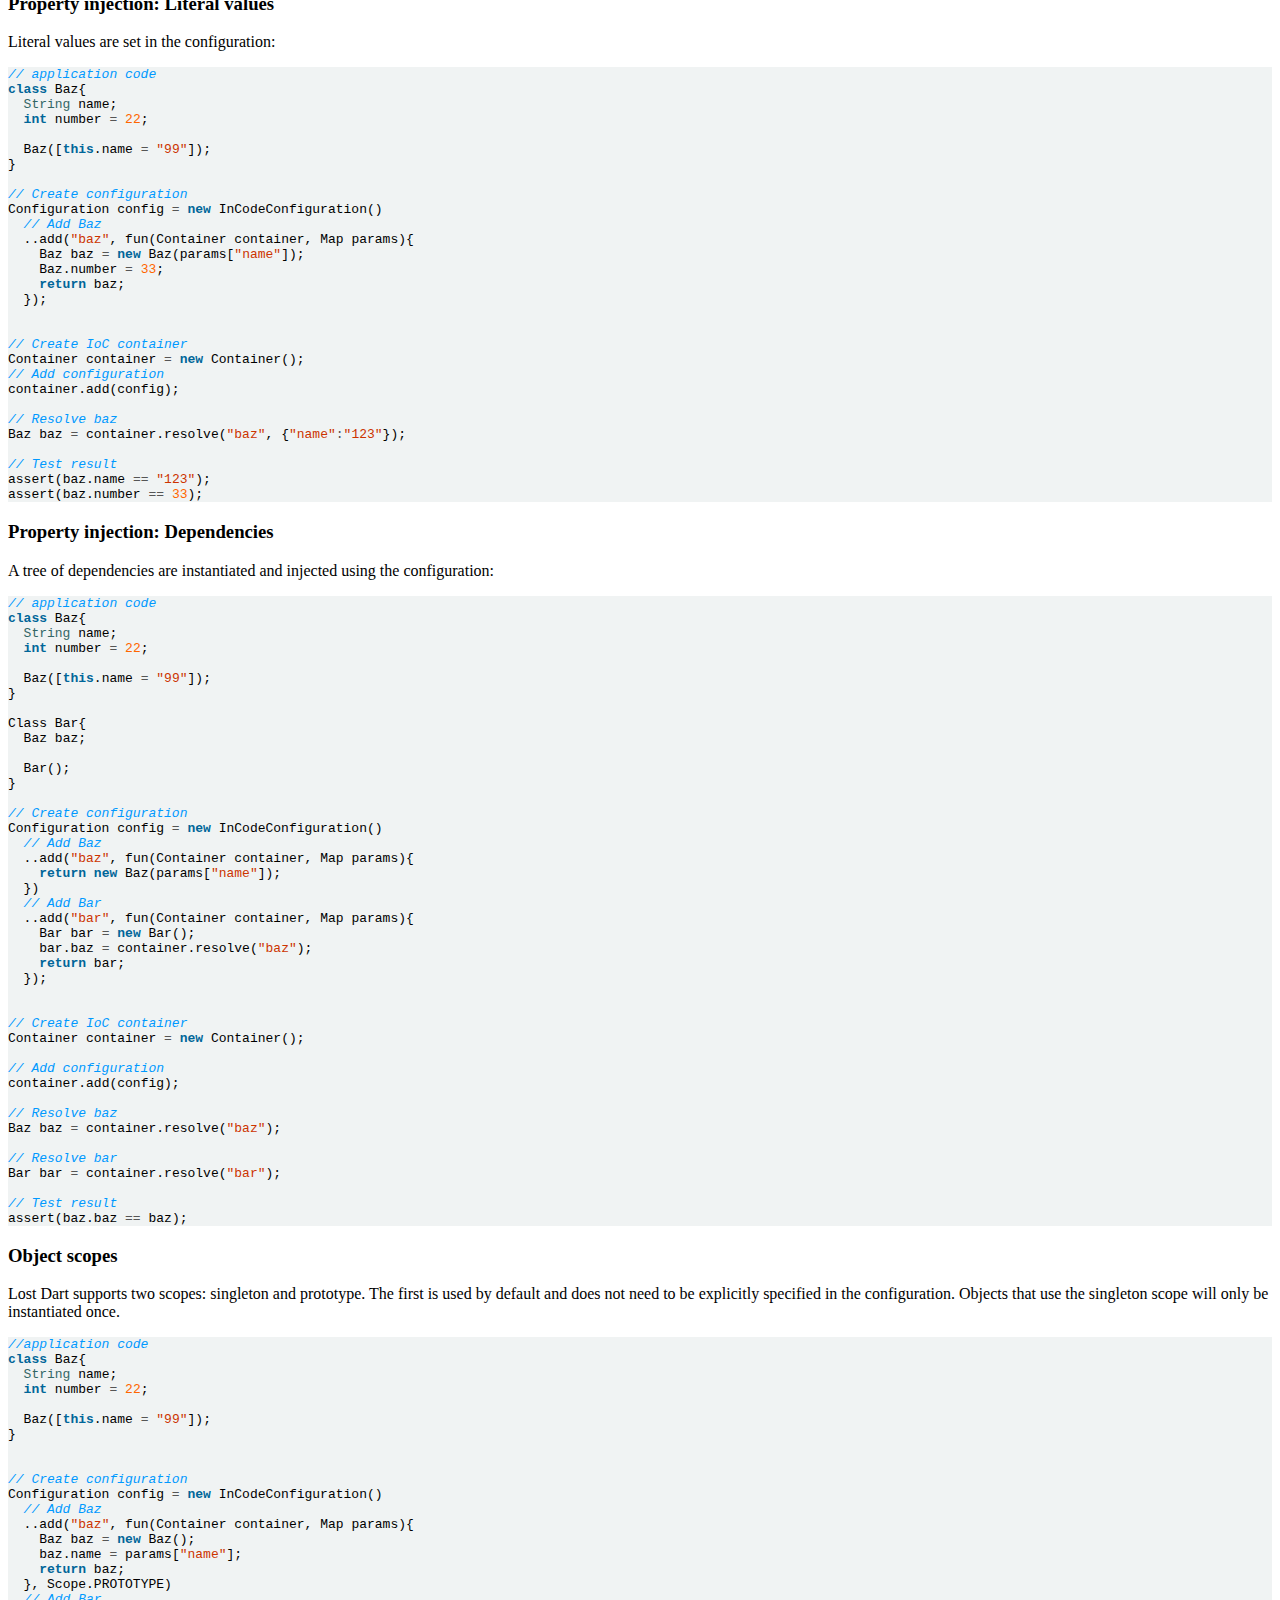
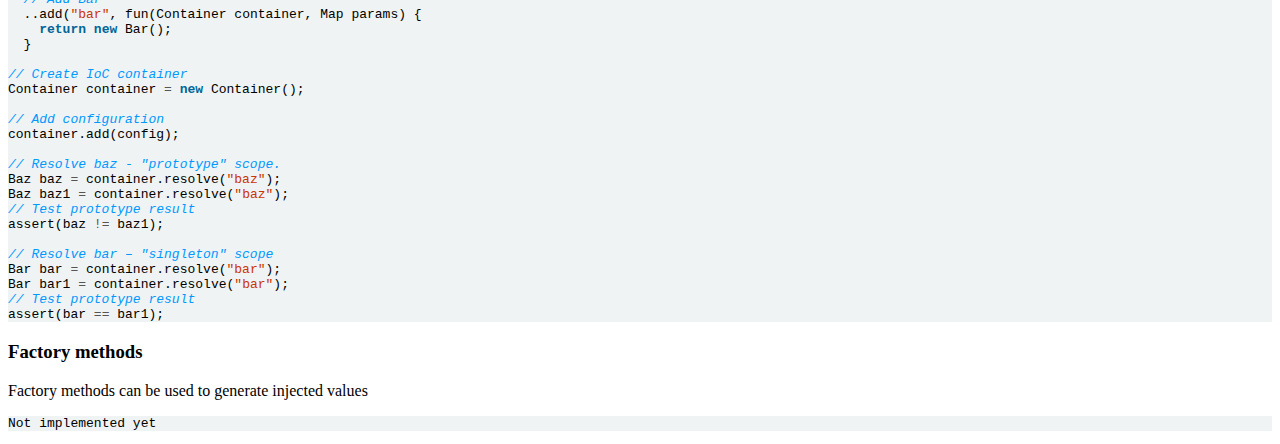
==== commit 479a3b20: "Create gh-pages branch via GitHub" ====
--- a/index.html
+++ b/index.html
@@ -1,39 +1,48 @@
-<!DOCTYPE html>
+<!doctype html>
 <html>
-
   <head>
-    <meta charset='utf-8' />
-    <meta http-equiv="X-UA-Compatible" content="chrome=1" />
-    <meta name="description" content="Lost dart : bla-bla-bla" />
-
-    <link rel="stylesheet" type="text/css" media="screen" href="stylesheets/stylesheet.css">
-
-    <title>Lost dart</title>
+    <meta charset="utf-8">
+    <meta http-equiv="X-UA-Compatible" content="chrome=1">
+    <title>Lost Dart by akserg</title>
+    <link rel="stylesheet" href="stylesheets/styles.css">
+    <link rel="stylesheet" href="stylesheets/pygment_trac.css">
+    <script src="https://ajax.googleapis.com/ajax/libs/jquery/1.7.1/jquery.min.js"></script>
+    <script src="javascripts/respond.js"></script>
+    <!--[if lt IE 9]>
+      <script src="//html5shiv.googlecode.com/svn/trunk/html5.js"></script>
+    <![endif]-->
+    <!--[if lt IE 8]>
+    <link rel="stylesheet" href="stylesheets/ie.css">
+    <![endif]-->
+    <meta name="viewport" content="width=device-width, initial-scale=1, user-scalable=no">
+
   </head>
-
   <body>
-
-    <!-- HEADER -->
-    <div id="header_wrap" class="outer">
-        <header class="inner">
-          <a id="forkme_banner" href="https://github.com/akserg/lost_dart">View on GitHub</a>
-
-          <h1 id="project_title">Lost dart</h1>
-          <h2 id="project_tagline">bla-bla-bla</h2>
-
-            <section id="downloads">
-              <a class="zip_download_link" href="https://github.com/akserg/lost_dart/zipball/master">Download this project as a .zip file</a>
-              <a class="tar_download_link" href="https://github.com/akserg/lost_dart/tarball/master">Download this project as a tar.gz file</a>
-            </section>
-        </header>
-    </div>
-
-    <!-- MAIN CONTENT -->
-    <div id="main_content_wrap" class="outer">
-      <section id="main_content" class="inner">
-        <h1>Lost Dart</h1>
+      <div id="header">
+        <nav>
+          <li class="fork"><a href="https://github.com/akserg/lost_dart">View On GitHub</a></li>
+          <li class="downloads"><a href="https://github.com/akserg/lost_dart/zipball/master">ZIP</a></li>
+          <li class="downloads"><a href="https://github.com/akserg/lost_dart/tarball/master">TAR</a></li>
+          <li class="title">DOWNLOADS</li>
+        </nav>
+      </div><!-- end header -->
+
+    <div class="wrapper">
+
+      <section>
+        <div id="title">
+          <h1>Lost Dart</h1>
+          <p>Lost Dart is Inversion of Control Container implementation for Dart.</p>
+          <hr>
+          <span class="credits left">Project maintained by <a href="https://github.com/akserg">akserg</a></span>
+          <span class="credits right">Hosted on GitHub Pages &mdash; Theme by <a href="http://twitter.com/#!/michigangraham">mattgraham</a></span>
+        </div>
+
+        <h2>Lost Dart</h2>
 
 <p>Lost Dart is implementation of Inversion of Control container written on Dart language.</p>
+
+<p><a href="https://drone.io/akserg/lost_dart/latest"><img src="https://drone.io/akserg/lost_dart/status.png" alt=""></a></p>
 
 <p>It manages dependency injection and dependency management. Its aim is to make wide range of Dart applications easier to:</p>
 
@@ -81,6 +90,17 @@
 
 <p>Container is not a singleton. Depends on development strategy or business requirements developer might implement set of configurations having relations any kind of complexity.</p>
 
+<h3>Set up</h3>
+
+<p>Lost Dart is available under the lost_dart pub package. Simply add a dependency to your pubspec.yaml file:</p>
+
+<div class="highlight"><pre><span class="p">...</span>
+<span class="nx">dependencies</span><span class="o">:</span>
+  <span class="nx">lost_dart</span><span class="o">:</span> <span class="nx">any</span>
+</pre></div>
+
+<p>Then run pub install and you’ll have everything you need to get started.</p>
+
 <h2>The core concepts of Lost Dart by examples</h2>
 
 <h3>Instantiation</h3>
@@ -344,17 +364,9 @@
 <div class="highlight"><pre><span class="nx">Not</span> <span class="nx">implemented</span> <span class="nx">yet</span>
 </pre></div>
       </section>
+
     </div>
-
-    <!-- FOOTER  -->
-    <div id="footer_wrap" class="outer">
-      <footer class="inner">
-        <p class="copyright">Lost dart maintained by <a href="https://github.com/akserg">akserg</a></p>
-        <p>Published with <a href="http://pages.github.com">GitHub Pages</a></p>
-      </footer>
-    </div>
-
+    <!--[if !IE]><script>fixScale(document);</script><![endif]-->
     
-
   </body>
-</html>
+</html>--- a/stylesheets/pygment_trac.css
+++ b/stylesheets/pygment_trac.css
@@ -0,0 +1,70 @@
+.highlight .hll { background-color: #ffffcc }
+.highlight  { background: #f0f3f3; }
+.highlight .c { color: #0099FF; font-style: italic } /* Comment */
+.highlight .err { color: #AA0000; background-color: #FFAAAA } /* Error */
+.highlight .k { color: #006699; font-weight: bold } /* Keyword */
+.highlight .o { color: #555555 } /* Operator */
+.highlight .cm { color: #0099FF; font-style: italic } /* Comment.Multiline */
+.highlight .cp { color: #009999 } /* Comment.Preproc */
+.highlight .c1 { color: #0099FF; font-style: italic } /* Comment.Single */
+.highlight .cs { color: #0099FF; font-weight: bold; font-style: italic } /* Comment.Special */
+.highlight .gd { background-color: #FFCCCC; border: 1px solid #CC0000 } /* Generic.Deleted */
+.highlight .ge { font-style: italic } /* Generic.Emph */
+.highlight .gr { color: #FF0000 } /* Generic.Error */
+.highlight .gh { color: #003300; font-weight: bold } /* Generic.Heading */
+.highlight .gi { background-color: #CCFFCC; border: 1px solid #00CC00 } /* Generic.Inserted */
+.highlight .go { color: #AAAAAA } /* Generic.Output */
+.highlight .gp { color: #000099; font-weight: bold } /* Generic.Prompt */
+.highlight .gs { font-weight: bold } /* Generic.Strong */
+.highlight .gu { color: #003300; font-weight: bold } /* Generic.Subheading */
+.highlight .gt { color: #99CC66 } /* Generic.Traceback */
+.highlight .kc { color: #006699; font-weight: bold } /* Keyword.Constant */
+.highlight .kd { color: #006699; font-weight: bold } /* Keyword.Declaration */
+.highlight .kn { color: #006699; font-weight: bold } /* Keyword.Namespace */
+.highlight .kp { color: #006699 } /* Keyword.Pseudo */
+.highlight .kr { color: #006699; font-weight: bold } /* Keyword.Reserved */
+.highlight .kt { color: #007788; font-weight: bold } /* Keyword.Type */
+.highlight .m { color: #FF6600 } /* Literal.Number */
+.highlight .s { color: #CC3300 } /* Literal.String */
+.highlight .na { color: #330099 } /* Name.Attribute */
+.highlight .nb { color: #336666 } /* Name.Builtin */
+.highlight .nc { color: #00AA88; font-weight: bold } /* Name.Class */
+.highlight .no { color: #336600 } /* Name.Constant */
+.highlight .nd { color: #9999FF } /* Name.Decorator */
+.highlight .ni { color: #999999; font-weight: bold } /* Name.Entity */
+.highlight .ne { color: #CC0000; font-weight: bold } /* Name.Exception */
+.highlight .nf { color: #CC00FF } /* Name.Function */
+.highlight .nl { color: #9999FF } /* Name.Label */
+.highlight .nn { color: #00CCFF; font-weight: bold } /* Name.Namespace */
+.highlight .nt { color: #330099; font-weight: bold } /* Name.Tag */
+.highlight .nv { color: #003333 } /* Name.Variable */
+.highlight .ow { color: #000000; font-weight: bold } /* Operator.Word */
+.highlight .w { color: #bbbbbb } /* Text.Whitespace */
+.highlight .mf { color: #FF6600 } /* Literal.Number.Float */
+.highlight .mh { color: #FF6600 } /* Literal.Number.Hex */
+.highlight .mi { color: #FF6600 } /* Literal.Number.Integer */
+.highlight .mo { color: #FF6600 } /* Literal.Number.Oct */
+.highlight .sb { color: #CC3300 } /* Literal.String.Backtick */
+.highlight .sc { color: #CC3300 } /* Literal.String.Char */
+.highlight .sd { color: #CC3300; font-style: italic } /* Literal.String.Doc */
+.highlight .s2 { color: #CC3300 } /* Literal.String.Double */
+.highlight .se { color: #CC3300; font-weight: bold } /* Literal.String.Escape */
+.highlight .sh { color: #CC3300 } /* Literal.String.Heredoc */
+.highlight .si { color: #AA0000 } /* Literal.String.Interpol */
+.highlight .sx { color: #CC3300 } /* Literal.String.Other */
+.highlight .sr { color: #33AAAA } /* Literal.String.Regex */
+.highlight .s1 { color: #CC3300 } /* Literal.String.Single */
+.highlight .ss { color: #FFCC33 } /* Literal.String.Symbol */
+.highlight .bp { color: #336666 } /* Name.Builtin.Pseudo */
+.highlight .vc { color: #003333 } /* Name.Variable.Class */
+.highlight .vg { color: #003333 } /* Name.Variable.Global */
+.highlight .vi { color: #003333 } /* Name.Variable.Instance */
+.highlight .il { color: #FF6600 } /* Literal.Number.Integer.Long */
+
+.type-csharp .highlight .k { color: #0000FF }
+.type-csharp .highlight .kt { color: #0000FF }
+.type-csharp .highlight .nf { color: #000000; font-weight: normal }
+.type-csharp .highlight .nc { color: #2B91AF }
+.type-csharp .highlight .nn { color: #000000 }
+.type-csharp .highlight .s { color: #A31515 }
+.type-csharp .highlight .sc { color: #A31515 }
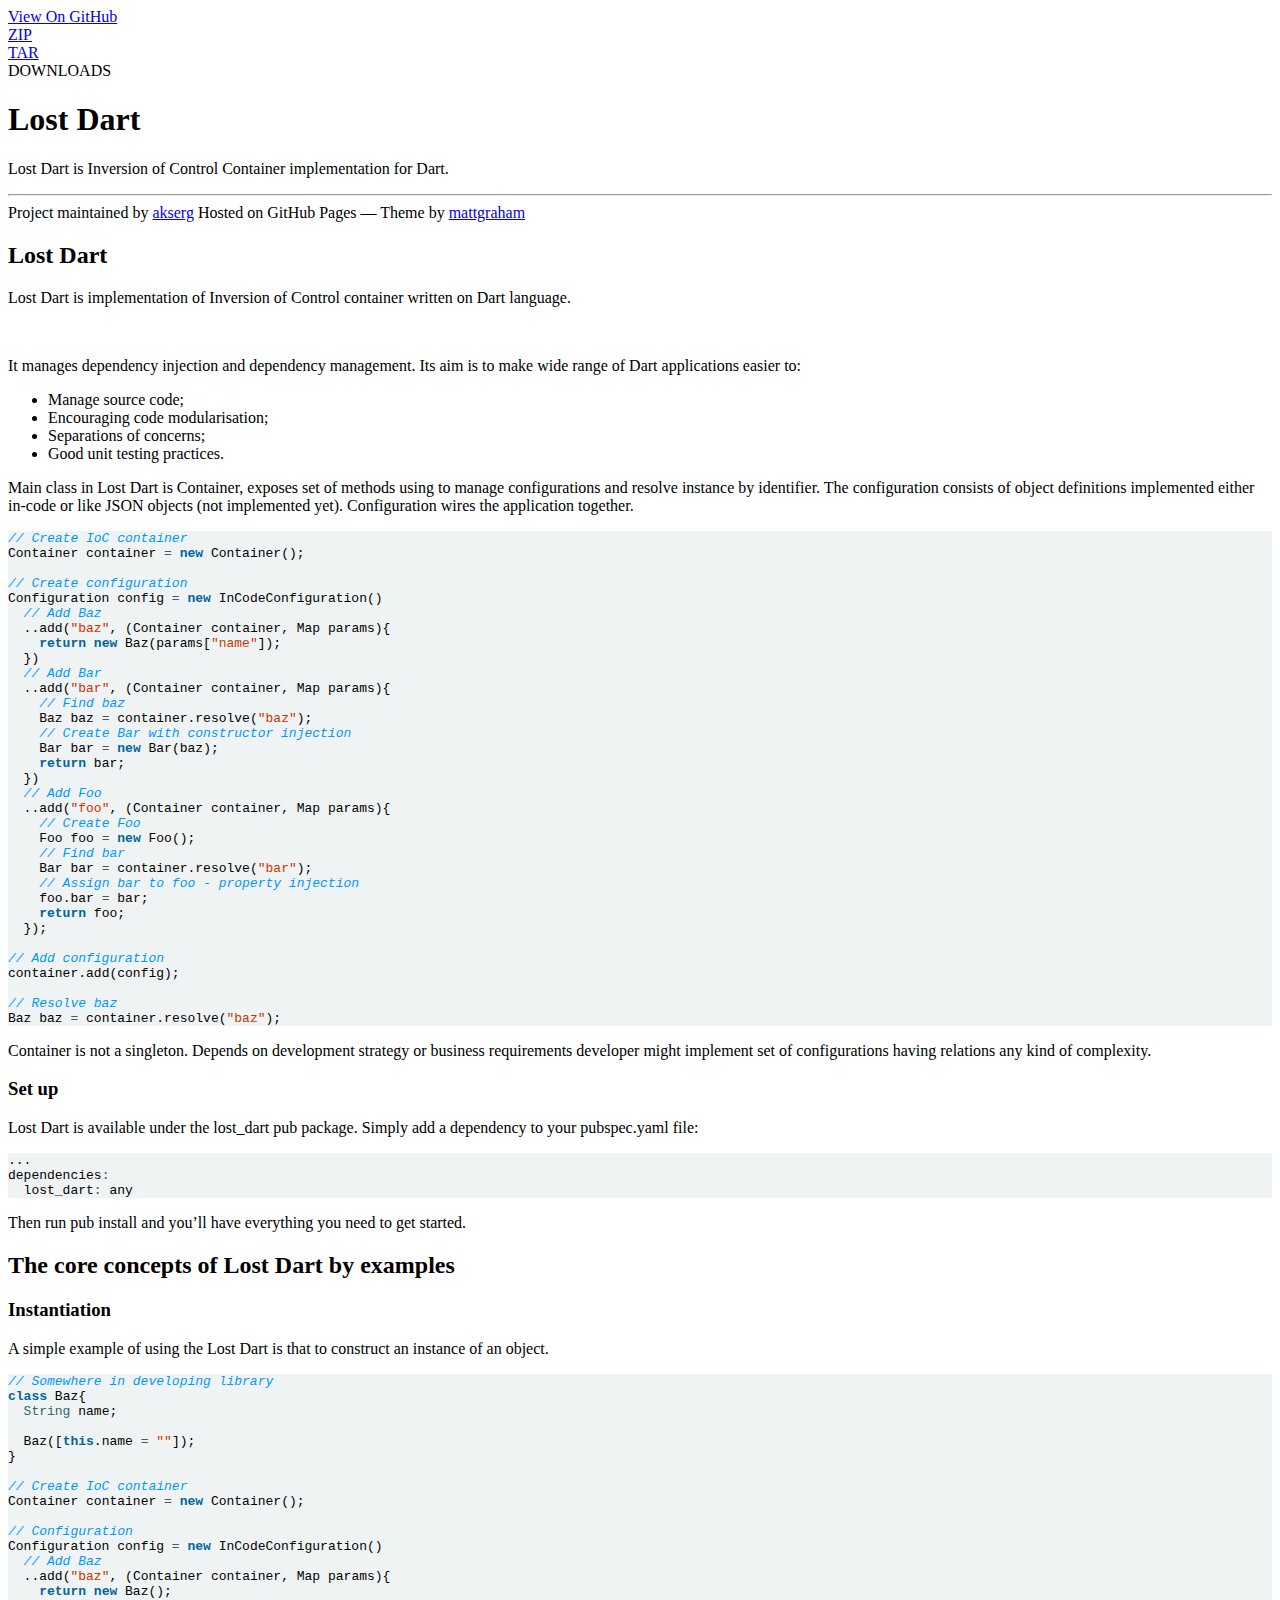
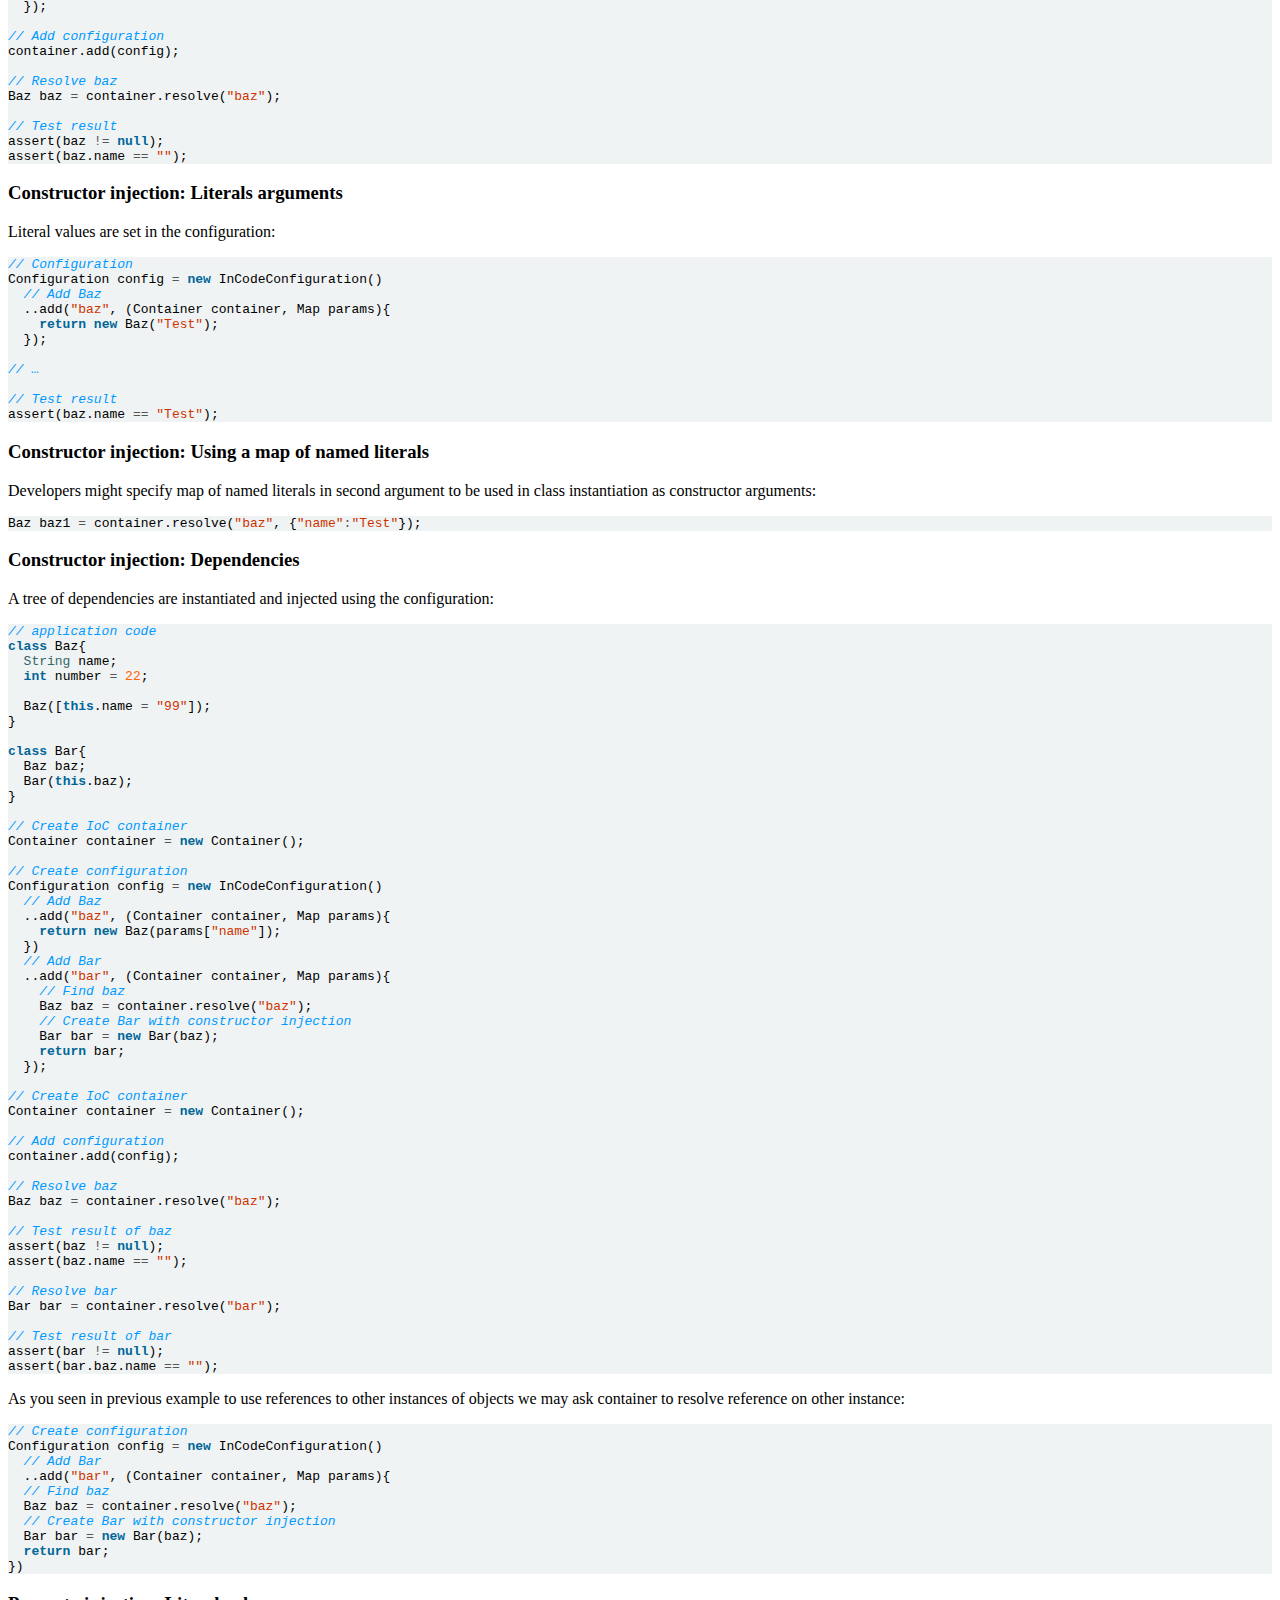
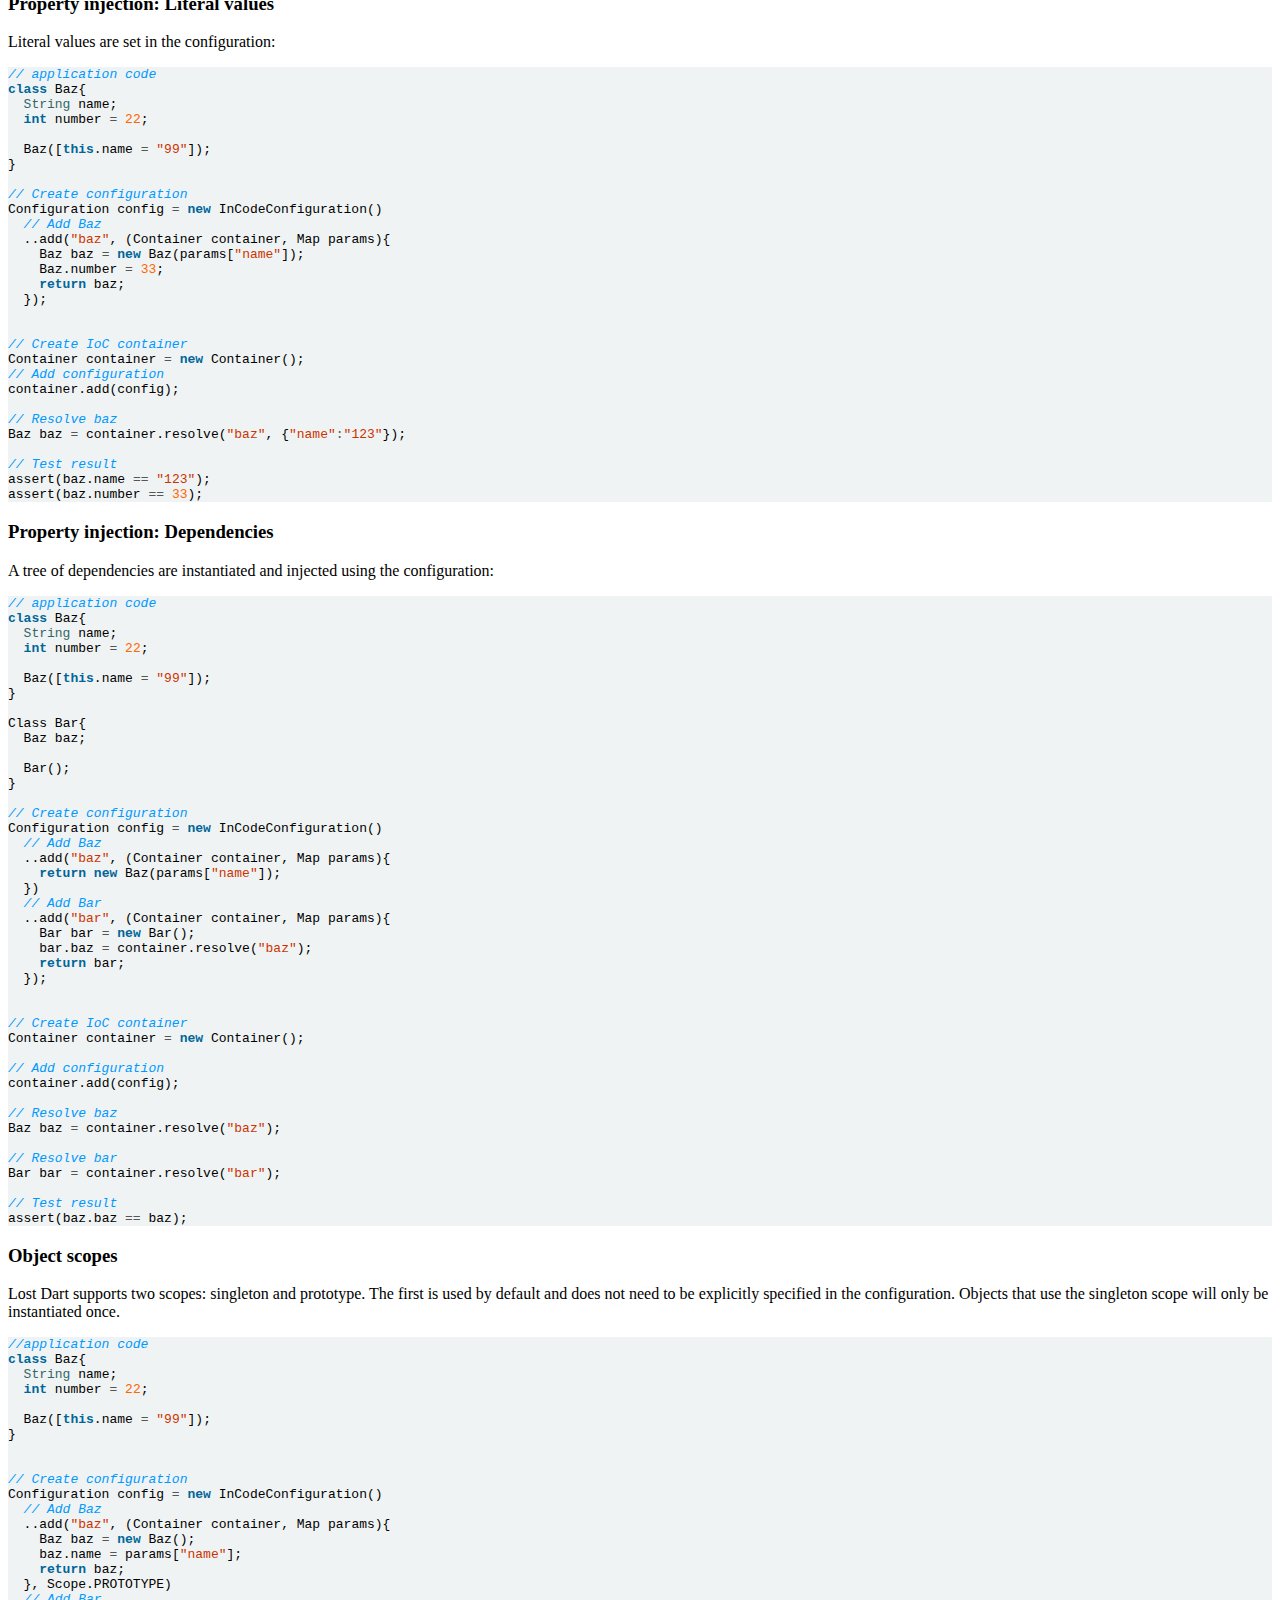
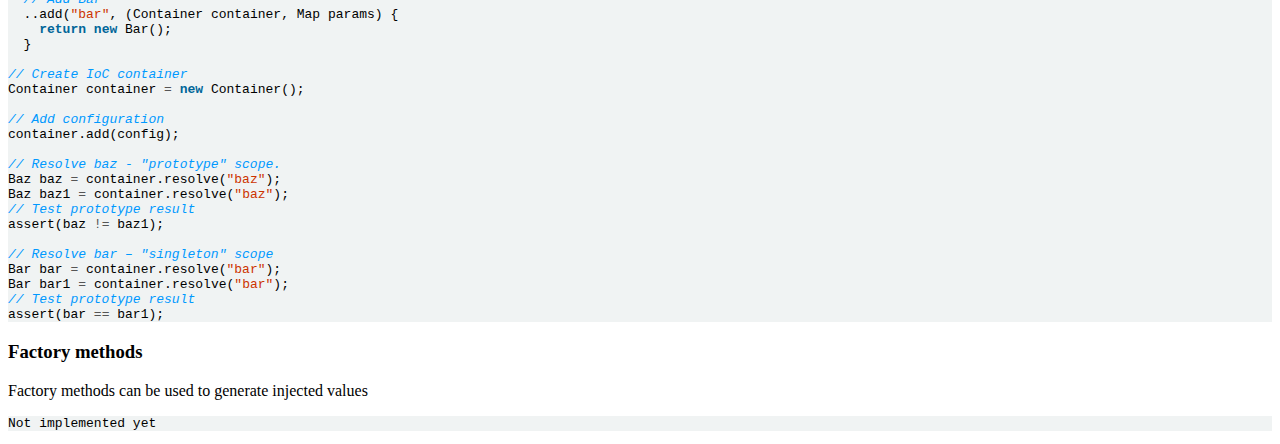
==== commit 4cb89e42: "Create gh-pages branch via GitHub" ====
--- a/index.html
+++ b/index.html
@@ -35,10 +35,11 @@
           <p>Lost Dart is Inversion of Control Container implementation for Dart.</p>
           <hr>
           <span class="credits left">Project maintained by <a href="https://github.com/akserg">akserg</a></span>
-          <span class="credits right">Hosted on GitHub Pages &mdash; Theme by <a href="http://twitter.com/#!/michigangraham">mattgraham</a></span>
+          <span class="credits right">Hosted on GitHub Pages &mdash; Theme by <a href="https://twitter.com/michigangraham">mattgraham</a></span>
         </div>
 
-        <h2>Lost Dart</h2>
+        <h2>
+<a name="lost-dart" class="anchor" href="#lost-dart"><span class="octicon octicon-link"></span></a>Lost Dart</h2>
 
 <p>Lost Dart is implementation of Inversion of Control container written on Dart language.</p>
 
@@ -59,11 +60,11 @@
 <span class="c1">// Create configuration</span>
 <span class="nx">Configuration</span> <span class="nx">config</span> <span class="o">=</span> <span class="k">new</span> <span class="nx">InCodeConfiguration</span><span class="p">()</span>
   <span class="c1">// Add Baz</span>
-  <span class="p">..</span><span class="nx">add</span><span class="p">(</span><span class="s2">"baz"</span><span class="p">,</span> <span class="nx">fun</span><span class="p">(</span><span class="nx">Container</span> <span class="nx">container</span><span class="p">,</span> <span class="nx">Map</span> <span class="nx">params</span><span class="p">){</span>
+  <span class="p">..</span><span class="nx">add</span><span class="p">(</span><span class="s2">"baz"</span><span class="p">,</span> <span class="p">(</span><span class="nx">Container</span> <span class="nx">container</span><span class="p">,</span> <span class="nx">Map</span> <span class="nx">params</span><span class="p">){</span>
     <span class="k">return</span> <span class="k">new</span> <span class="nx">Baz</span><span class="p">(</span><span class="nx">params</span><span class="p">[</span><span class="s2">"name"</span><span class="p">]);</span>
   <span class="p">})</span>
   <span class="c1">// Add Bar</span>
-  <span class="p">..</span><span class="nx">add</span><span class="p">(</span><span class="s2">"bar"</span><span class="p">,</span> <span class="nx">fun</span><span class="p">(</span><span class="nx">Container</span> <span class="nx">container</span><span class="p">,</span> <span class="nx">Map</span> <span class="nx">params</span><span class="p">){</span>
+  <span class="p">..</span><span class="nx">add</span><span class="p">(</span><span class="s2">"bar"</span><span class="p">,</span> <span class="p">(</span><span class="nx">Container</span> <span class="nx">container</span><span class="p">,</span> <span class="nx">Map</span> <span class="nx">params</span><span class="p">){</span>
     <span class="c1">// Find baz</span>
     <span class="nx">Baz</span> <span class="nx">baz</span> <span class="o">=</span> <span class="nx">container</span><span class="p">.</span><span class="nx">resolve</span><span class="p">(</span><span class="s2">"baz"</span><span class="p">);</span>
     <span class="c1">// Create Bar with constructor injection</span>
@@ -71,7 +72,7 @@
     <span class="k">return</span> <span class="nx">bar</span><span class="p">;</span>
   <span class="p">})</span>
   <span class="c1">// Add Foo</span>
-  <span class="p">..</span><span class="nx">add</span><span class="p">(</span><span class="s2">"foo"</span><span class="p">,</span> <span class="nx">fun</span><span class="p">(</span><span class="nx">Container</span> <span class="nx">container</span><span class="p">,</span> <span class="nx">Map</span> <span class="nx">params</span><span class="p">){</span>
+  <span class="p">..</span><span class="nx">add</span><span class="p">(</span><span class="s2">"foo"</span><span class="p">,</span> <span class="p">(</span><span class="nx">Container</span> <span class="nx">container</span><span class="p">,</span> <span class="nx">Map</span> <span class="nx">params</span><span class="p">){</span>
     <span class="c1">// Create Foo</span>
     <span class="nx">Foo</span> <span class="nx">foo</span> <span class="o">=</span> <span class="k">new</span> <span class="nx">Foo</span><span class="p">();</span>
     <span class="c1">// Find bar</span>
@@ -90,7 +91,8 @@
 
 <p>Container is not a singleton. Depends on development strategy or business requirements developer might implement set of configurations having relations any kind of complexity.</p>
 
-<h3>Set up</h3>
+<h3>
+<a name="set-up" class="anchor" href="#set-up"><span class="octicon octicon-link"></span></a>Set up</h3>
 
 <p>Lost Dart is available under the lost_dart pub package. Simply add a dependency to your pubspec.yaml file:</p>
 
@@ -101,9 +103,11 @@
 
 <p>Then run pub install and you’ll have everything you need to get started.</p>
 
-<h2>The core concepts of Lost Dart by examples</h2>
-
-<h3>Instantiation</h3>
+<h2>
+<a name="the-core-concepts-of-lost-dart-by-examples" class="anchor" href="#the-core-concepts-of-lost-dart-by-examples"><span class="octicon octicon-link"></span></a>The core concepts of Lost Dart by examples</h2>
+
+<h3>
+<a name="instantiation" class="anchor" href="#instantiation"><span class="octicon octicon-link"></span></a>Instantiation</h3>
 
 <p>A simple example of using the Lost Dart is that to construct an instance of an object. </p>
 
@@ -120,7 +124,7 @@
 <span class="c1">// Configuration</span>
 <span class="nx">Configuration</span> <span class="nx">config</span> <span class="o">=</span> <span class="k">new</span> <span class="nx">InCodeConfiguration</span><span class="p">()</span>
   <span class="c1">// Add Baz</span>
-  <span class="p">..</span><span class="nx">add</span><span class="p">(</span><span class="s2">"baz"</span><span class="p">,</span> <span class="nx">fun</span><span class="p">(</span><span class="nx">Container</span> <span class="nx">container</span><span class="p">,</span> <span class="nx">Map</span> <span class="nx">params</span><span class="p">){</span>
+  <span class="p">..</span><span class="nx">add</span><span class="p">(</span><span class="s2">"baz"</span><span class="p">,</span> <span class="p">(</span><span class="nx">Container</span> <span class="nx">container</span><span class="p">,</span> <span class="nx">Map</span> <span class="nx">params</span><span class="p">){</span>
     <span class="k">return</span> <span class="k">new</span> <span class="nx">Baz</span><span class="p">();</span>
   <span class="p">});</span>
 
@@ -135,14 +139,15 @@
 <span class="nx">assert</span><span class="p">(</span><span class="nx">baz</span><span class="p">.</span><span class="nx">name</span> <span class="o">==</span> <span class="s2">""</span><span class="p">);</span>
 </pre></div>
 
-<h3>Constructor injection: Literals arguments</h3>
+<h3>
+<a name="constructor-injection-literals-arguments" class="anchor" href="#constructor-injection-literals-arguments"><span class="octicon octicon-link"></span></a>Constructor injection: Literals arguments</h3>
 
 <p>Literal values are set in the configuration:</p>
 
 <div class="highlight"><pre><span class="c1">// Configuration</span>
 <span class="nx">Configuration</span> <span class="nx">config</span> <span class="o">=</span> <span class="k">new</span> <span class="nx">InCodeConfiguration</span><span class="p">()</span>
   <span class="c1">// Add Baz</span>
-  <span class="p">..</span><span class="nx">add</span><span class="p">(</span><span class="s2">"baz"</span><span class="p">,</span> <span class="nx">fun</span><span class="p">(</span><span class="nx">Container</span> <span class="nx">container</span><span class="p">,</span> <span class="nx">Map</span> <span class="nx">params</span><span class="p">){</span>
+  <span class="p">..</span><span class="nx">add</span><span class="p">(</span><span class="s2">"baz"</span><span class="p">,</span> <span class="p">(</span><span class="nx">Container</span> <span class="nx">container</span><span class="p">,</span> <span class="nx">Map</span> <span class="nx">params</span><span class="p">){</span>
     <span class="k">return</span> <span class="k">new</span> <span class="nx">Baz</span><span class="p">(</span><span class="s2">"Test"</span><span class="p">);</span>
   <span class="p">});</span>
 
@@ -152,14 +157,16 @@
 <span class="nx">assert</span><span class="p">(</span><span class="nx">baz</span><span class="p">.</span><span class="nx">name</span> <span class="o">==</span> <span class="s2">"Test"</span><span class="p">);</span>
 </pre></div>
 
-<h3>Constructor injection: Using a map of named literals</h3>
+<h3>
+<a name="constructor-injection-using-a-map-of-named-literals" class="anchor" href="#constructor-injection-using-a-map-of-named-literals"><span class="octicon octicon-link"></span></a>Constructor injection: Using a map of named literals</h3>
 
 <p>Developers might specify map of named literals in second argument to be used in class instantiation as constructor arguments: </p>
 
 <div class="highlight"><pre><span class="nx">Baz</span> <span class="nx">baz1</span> <span class="o">=</span> <span class="nx">container</span><span class="p">.</span><span class="nx">resolve</span><span class="p">(</span><span class="s2">"baz"</span><span class="p">,</span> <span class="p">{</span><span class="s2">"name"</span><span class="o">:</span><span class="s2">"Test"</span><span class="p">});</span>
 </pre></div>
 
-<h3>Constructor injection: Dependencies</h3>
+<h3>
+<a name="constructor-injection-dependencies" class="anchor" href="#constructor-injection-dependencies"><span class="octicon octicon-link"></span></a>Constructor injection: Dependencies</h3>
 
 <p>A tree of dependencies are instantiated and injected using the configuration:</p>
 
@@ -182,11 +189,11 @@
 <span class="c1">// Create configuration</span>
 <span class="nx">Configuration</span> <span class="nx">config</span> <span class="o">=</span> <span class="k">new</span> <span class="nx">InCodeConfiguration</span><span class="p">()</span>
   <span class="c1">// Add Baz</span>
-  <span class="p">..</span><span class="nx">add</span><span class="p">(</span><span class="s2">"baz"</span><span class="p">,</span> <span class="nx">fun</span><span class="p">(</span><span class="nx">Container</span> <span class="nx">container</span><span class="p">,</span> <span class="nx">Map</span> <span class="nx">params</span><span class="p">){</span>
+  <span class="p">..</span><span class="nx">add</span><span class="p">(</span><span class="s2">"baz"</span><span class="p">,</span> <span class="p">(</span><span class="nx">Container</span> <span class="nx">container</span><span class="p">,</span> <span class="nx">Map</span> <span class="nx">params</span><span class="p">){</span>
     <span class="k">return</span> <span class="k">new</span> <span class="nx">Baz</span><span class="p">(</span><span class="nx">params</span><span class="p">[</span><span class="s2">"name"</span><span class="p">]);</span>
   <span class="p">})</span>
   <span class="c1">// Add Bar</span>
-  <span class="p">..</span><span class="nx">add</span><span class="p">(</span><span class="s2">"bar"</span><span class="p">,</span> <span class="nx">fun</span><span class="p">(</span><span class="nx">Container</span> <span class="nx">container</span><span class="p">,</span> <span class="nx">Map</span> <span class="nx">params</span><span class="p">){</span>
+  <span class="p">..</span><span class="nx">add</span><span class="p">(</span><span class="s2">"bar"</span><span class="p">,</span> <span class="p">(</span><span class="nx">Container</span> <span class="nx">container</span><span class="p">,</span> <span class="nx">Map</span> <span class="nx">params</span><span class="p">){</span>
     <span class="c1">// Find baz</span>
     <span class="nx">Baz</span> <span class="nx">baz</span> <span class="o">=</span> <span class="nx">container</span><span class="p">.</span><span class="nx">resolve</span><span class="p">(</span><span class="s2">"baz"</span><span class="p">);</span>
     <span class="c1">// Create Bar with constructor injection</span>
@@ -220,7 +227,7 @@
 <div class="highlight"><pre><span class="c1">// Create configuration</span>
 <span class="nx">Configuration</span> <span class="nx">config</span> <span class="o">=</span> <span class="k">new</span> <span class="nx">InCodeConfiguration</span><span class="p">()</span>
   <span class="c1">// Add Bar</span>
-  <span class="p">..</span><span class="nx">add</span><span class="p">(</span><span class="s2">"bar"</span><span class="p">,</span> <span class="nx">fun</span><span class="p">(</span><span class="nx">Container</span> <span class="nx">container</span><span class="p">,</span> <span class="nx">Map</span> <span class="nx">params</span><span class="p">){</span>
+  <span class="p">..</span><span class="nx">add</span><span class="p">(</span><span class="s2">"bar"</span><span class="p">,</span> <span class="p">(</span><span class="nx">Container</span> <span class="nx">container</span><span class="p">,</span> <span class="nx">Map</span> <span class="nx">params</span><span class="p">){</span>
   <span class="c1">// Find baz</span>
   <span class="nx">Baz</span> <span class="nx">baz</span> <span class="o">=</span> <span class="nx">container</span><span class="p">.</span><span class="nx">resolve</span><span class="p">(</span><span class="s2">"baz"</span><span class="p">);</span>
   <span class="c1">// Create Bar with constructor injection</span>
@@ -229,7 +236,8 @@
 <span class="p">})</span>
 </pre></div>
 
-<h3>Property injection: Literal values</h3>
+<h3>
+<a name="property-injection-literal-values" class="anchor" href="#property-injection-literal-values"><span class="octicon octicon-link"></span></a>Property injection: Literal values</h3>
 
 <p>Literal values are set in the configuration:</p>
 
@@ -244,7 +252,7 @@
 <span class="c1">// Create configuration</span>
 <span class="nx">Configuration</span> <span class="nx">config</span> <span class="o">=</span> <span class="k">new</span> <span class="nx">InCodeConfiguration</span><span class="p">()</span>
   <span class="c1">// Add Baz</span>
-  <span class="p">..</span><span class="nx">add</span><span class="p">(</span><span class="s2">"baz"</span><span class="p">,</span> <span class="nx">fun</span><span class="p">(</span><span class="nx">Container</span> <span class="nx">container</span><span class="p">,</span> <span class="nx">Map</span> <span class="nx">params</span><span class="p">){</span>
+  <span class="p">..</span><span class="nx">add</span><span class="p">(</span><span class="s2">"baz"</span><span class="p">,</span> <span class="p">(</span><span class="nx">Container</span> <span class="nx">container</span><span class="p">,</span> <span class="nx">Map</span> <span class="nx">params</span><span class="p">){</span>
     <span class="nx">Baz</span> <span class="nx">baz</span> <span class="o">=</span> <span class="k">new</span> <span class="nx">Baz</span><span class="p">(</span><span class="nx">params</span><span class="p">[</span><span class="s2">"name"</span><span class="p">]);</span>
     <span class="nx">Baz</span><span class="p">.</span><span class="nx">number</span> <span class="o">=</span> <span class="mi">33</span><span class="p">;</span>
     <span class="k">return</span> <span class="nx">baz</span><span class="p">;</span>
@@ -264,7 +272,8 @@
 <span class="nx">assert</span><span class="p">(</span><span class="nx">baz</span><span class="p">.</span><span class="nx">number</span> <span class="o">==</span> <span class="mi">33</span><span class="p">);</span>
 </pre></div>
 
-<h3>Property injection: Dependencies</h3>
+<h3>
+<a name="property-injection-dependencies" class="anchor" href="#property-injection-dependencies"><span class="octicon octicon-link"></span></a>Property injection: Dependencies</h3>
 
 <p>A tree of dependencies are instantiated and injected using the configuration:</p>
 
@@ -285,11 +294,11 @@
 <span class="c1">// Create configuration</span>
 <span class="nx">Configuration</span> <span class="nx">config</span> <span class="o">=</span> <span class="k">new</span> <span class="nx">InCodeConfiguration</span><span class="p">()</span>
   <span class="c1">// Add Baz</span>
-  <span class="p">..</span><span class="nx">add</span><span class="p">(</span><span class="s2">"baz"</span><span class="p">,</span> <span class="nx">fun</span><span class="p">(</span><span class="nx">Container</span> <span class="nx">container</span><span class="p">,</span> <span class="nx">Map</span> <span class="nx">params</span><span class="p">){</span>
+  <span class="p">..</span><span class="nx">add</span><span class="p">(</span><span class="s2">"baz"</span><span class="p">,</span> <span class="p">(</span><span class="nx">Container</span> <span class="nx">container</span><span class="p">,</span> <span class="nx">Map</span> <span class="nx">params</span><span class="p">){</span>
     <span class="k">return</span> <span class="k">new</span> <span class="nx">Baz</span><span class="p">(</span><span class="nx">params</span><span class="p">[</span><span class="s2">"name"</span><span class="p">]);</span>
   <span class="p">})</span>
   <span class="c1">// Add Bar</span>
-  <span class="p">..</span><span class="nx">add</span><span class="p">(</span><span class="s2">"bar"</span><span class="p">,</span> <span class="nx">fun</span><span class="p">(</span><span class="nx">Container</span> <span class="nx">container</span><span class="p">,</span> <span class="nx">Map</span> <span class="nx">params</span><span class="p">){</span>
+  <span class="p">..</span><span class="nx">add</span><span class="p">(</span><span class="s2">"bar"</span><span class="p">,</span> <span class="p">(</span><span class="nx">Container</span> <span class="nx">container</span><span class="p">,</span> <span class="nx">Map</span> <span class="nx">params</span><span class="p">){</span>
     <span class="nx">Bar</span> <span class="nx">bar</span> <span class="o">=</span> <span class="k">new</span> <span class="nx">Bar</span><span class="p">();</span>
     <span class="nx">bar</span><span class="p">.</span><span class="nx">baz</span> <span class="o">=</span> <span class="nx">container</span><span class="p">.</span><span class="nx">resolve</span><span class="p">(</span><span class="s2">"baz"</span><span class="p">);</span>
     <span class="k">return</span> <span class="nx">bar</span><span class="p">;</span>
@@ -312,7 +321,8 @@
 <span class="nx">assert</span><span class="p">(</span><span class="nx">baz</span><span class="p">.</span><span class="nx">baz</span> <span class="o">==</span> <span class="nx">baz</span><span class="p">);</span>
 </pre></div>
 
-<h3>Object scopes</h3>
+<h3>
+<a name="object-scopes" class="anchor" href="#object-scopes"><span class="octicon octicon-link"></span></a>Object scopes</h3>
 
 <p>Lost Dart supports two scopes: singleton and prototype. The first is used by default and does not need to be explicitly specified in the configuration. Objects that use the singleton scope will only be instantiated once.</p>
 
@@ -328,13 +338,13 @@
 <span class="c1">// Create configuration</span>
 <span class="nx">Configuration</span> <span class="nx">config</span> <span class="o">=</span> <span class="k">new</span> <span class="nx">InCodeConfiguration</span><span class="p">()</span>
   <span class="c1">// Add Baz</span>
-  <span class="p">..</span><span class="nx">add</span><span class="p">(</span><span class="s2">"baz"</span><span class="p">,</span> <span class="nx">fun</span><span class="p">(</span><span class="nx">Container</span> <span class="nx">container</span><span class="p">,</span> <span class="nx">Map</span> <span class="nx">params</span><span class="p">){</span>
+  <span class="p">..</span><span class="nx">add</span><span class="p">(</span><span class="s2">"baz"</span><span class="p">,</span> <span class="p">(</span><span class="nx">Container</span> <span class="nx">container</span><span class="p">,</span> <span class="nx">Map</span> <span class="nx">params</span><span class="p">){</span>
     <span class="nx">Baz</span> <span class="nx">baz</span> <span class="o">=</span> <span class="k">new</span> <span class="nx">Baz</span><span class="p">();</span>
     <span class="nx">baz</span><span class="p">.</span><span class="nx">name</span> <span class="o">=</span> <span class="nx">params</span><span class="p">[</span><span class="s2">"name"</span><span class="p">];</span>
     <span class="k">return</span> <span class="nx">baz</span><span class="p">;</span>
   <span class="p">},</span> <span class="nx">Scope</span><span class="p">.</span><span class="nx">PROTOTYPE</span><span class="p">)</span>
   <span class="c1">// Add Bar</span>
-  <span class="p">..</span><span class="nx">add</span><span class="p">(</span><span class="s2">"bar"</span><span class="p">,</span> <span class="nx">fun</span><span class="p">(</span><span class="nx">Container</span> <span class="nx">container</span><span class="p">,</span> <span class="nx">Map</span> <span class="nx">params</span><span class="p">)</span> <span class="p">{</span>
+  <span class="p">..</span><span class="nx">add</span><span class="p">(</span><span class="s2">"bar"</span><span class="p">,</span> <span class="p">(</span><span class="nx">Container</span> <span class="nx">container</span><span class="p">,</span> <span class="nx">Map</span> <span class="nx">params</span><span class="p">)</span> <span class="p">{</span>
     <span class="k">return</span> <span class="k">new</span> <span class="nx">Bar</span><span class="p">();</span>
   <span class="p">}</span>
 
@@ -357,7 +367,8 @@
 <span class="nx">assert</span><span class="p">(</span><span class="nx">bar</span> <span class="o">==</span> <span class="nx">bar1</span><span class="p">);</span>
 </pre></div>
 
-<h3>Factory methods</h3>
+<h3>
+<a name="factory-methods" class="anchor" href="#factory-methods"><span class="octicon octicon-link"></span></a>Factory methods</h3>
 
 <p>Factory methods can be used to generate injected values</p>
 
